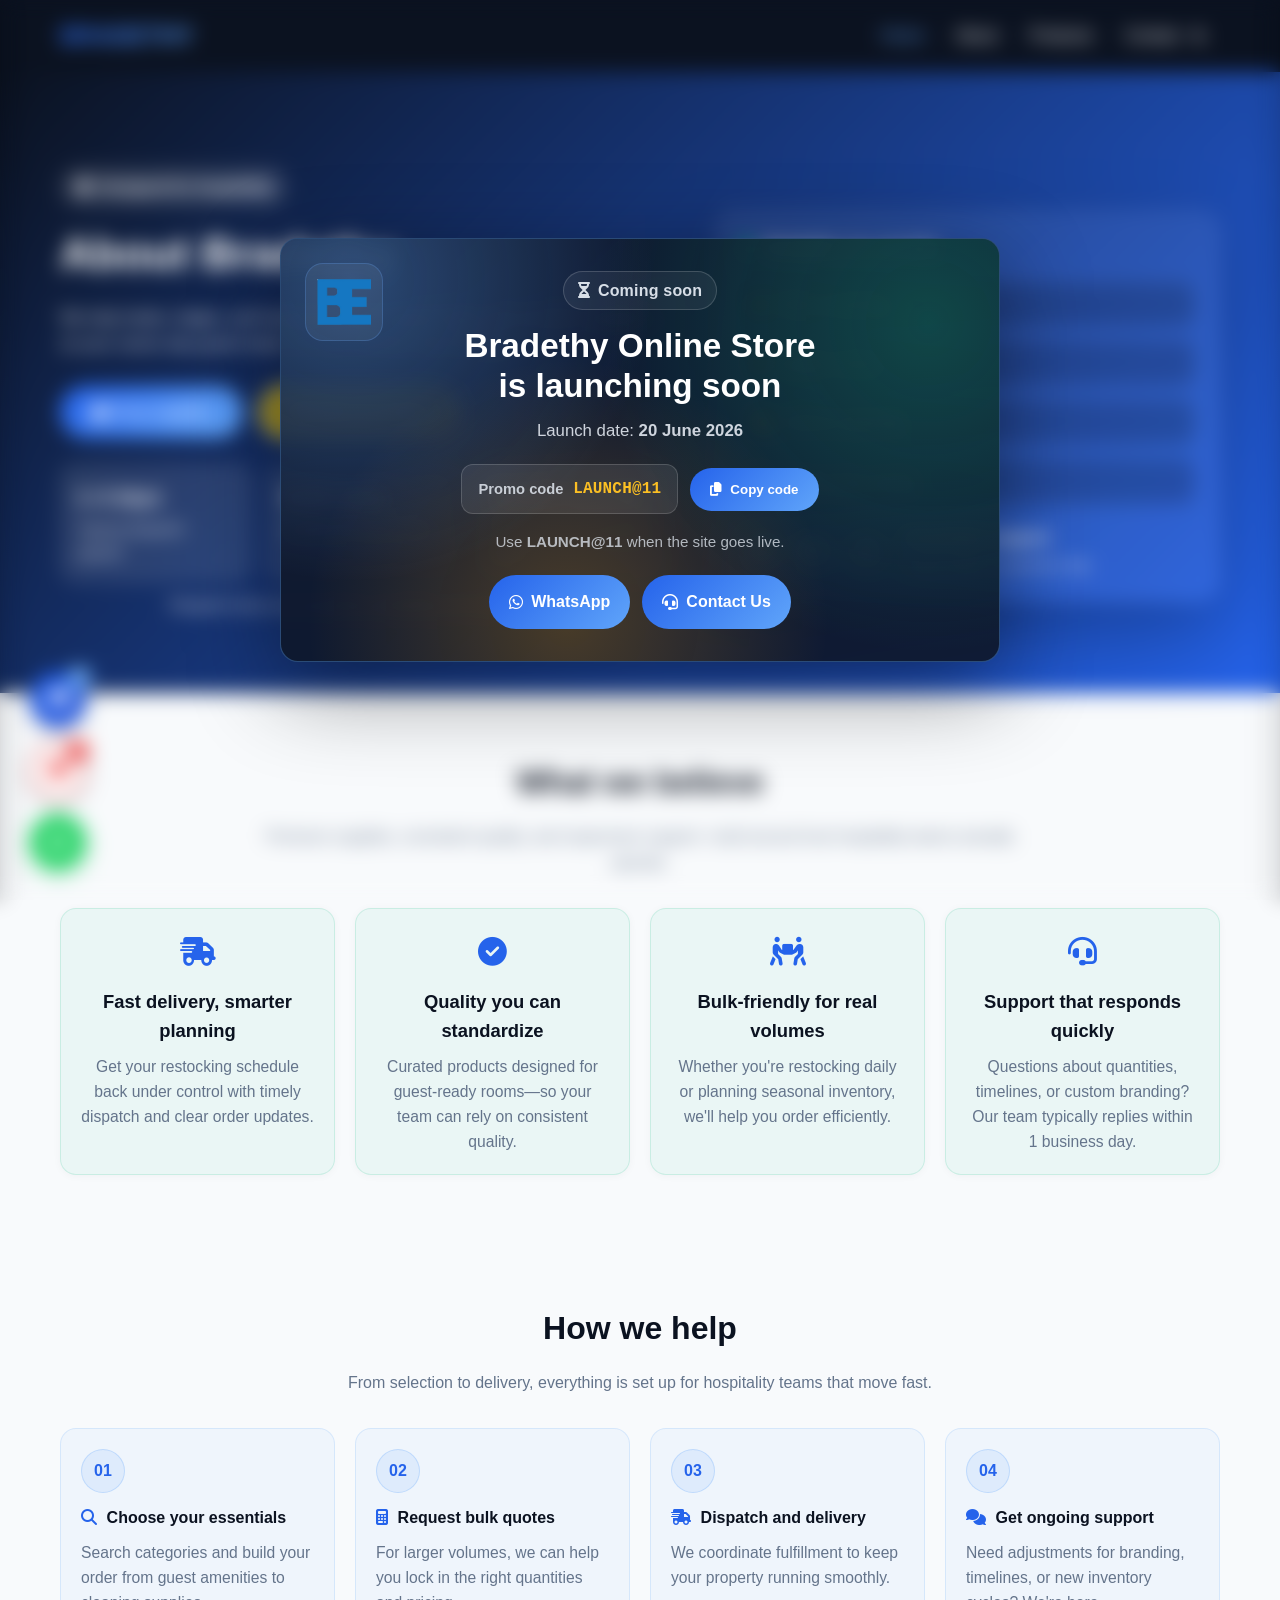
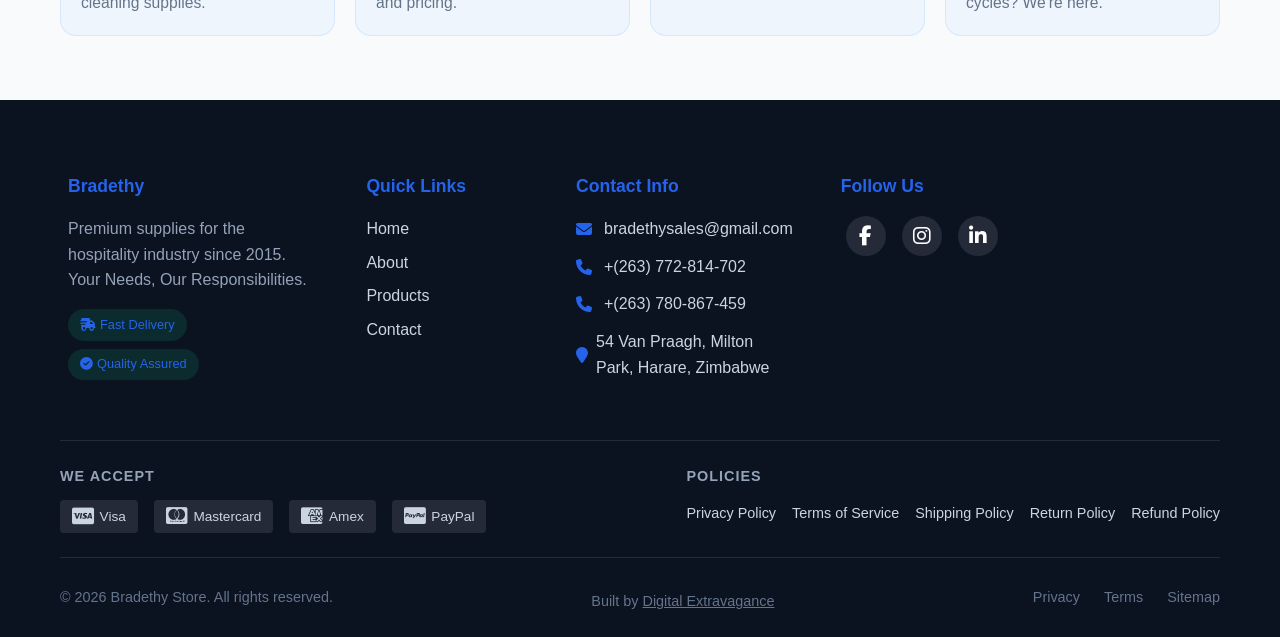
==== about.html @ 4783f37a "Add files via upload" ====
<!DOCTYPE html>
<html lang="en">
<head>
    <meta charset="UTF-8">
    <meta name="viewport" content="width=device-width, initial-scale=1.0">
    <title> Bradethy Store | About Us</title>
    <meta name="description" content="Premium condiments, guest amenities, and cleaning supplies for hotels. Fast delivery and bulk orders welcome.">
    <meta property="og:title" content=" Bradethy Store - Condiments, Amenities & Cleaning Supplies">
    <meta property="og:description" content="Premium  Bradethy delivered fast. Condiments, amenities & cleaning supplies.">
    <meta property="og:image" content="https://bradethy.store/images/og-image.png">
    <meta property="og:url" content="https://bradethy.store">



    <link rel="stylesheet" href="css/base.css">
    <link rel="stylesheet" href="css/styles.css">
    <link rel="stylesheet" href="css/about.css">
    <link rel="stylesheet" href="https://cdnjs.cloudflare.com/ajax/libs/font-awesome/6.4.0/css/all.min.css">

    <meta name="theme-color" content="#2563eb">

    <meta name="apple-mobile-web-app-capable" content="yes">
    <meta name="apple-mobile-web-app-status-bar-style" content="default">
    <meta name="apple-mobile-web-app-title" content=" Bradethy">
    
    <!-- favicons
    ================================================== -->
    <link rel="apple-touch-icon" sizes="180x180" href="icons/apple-touch-icon.png">
    <link rel="apple-touch-icon" sizes="192x192" href="icons/android-chrome-192x192.png">
    <link rel="apple-touch-icon" sizes="512x512" href="icons/android-chrome-512x512.png">
    <link rel="icon" type="image/png" sizes="32x32" href="icons/favicon-32x32.png">
    <link rel="icon" type="image/png" sizes="16x16" href="icons/favicon-16x16.png">
    <link rel="manifest" href="site.webmanifest">


    <!-- Google tag (gtag.js) -->
    <script async src="https://www.googletagmanager.com/gtag/js?id=G-5YPDMQTKGX"></script>
    <script>
        window.dataLayer = window.dataLayer || [];
        function gtag(){dataLayer.push(arguments);}
        gtag('js', new Date());

        gtag('config', 'G-5YPDMQTKGX');
    </script>
</head>

<body>

  <div id="comingSoonOverlay" class="coming-soon-overlay" aria-live="polite" role="dialog" aria-modal="true">
      <div class="coming-soon-card" id="comingSoonCard">
        <div class="coming-soon-eyebrow"><i class="fas fa-hourglass-half" aria-hidden="true"></i> Coming soon</div>
        <div class="coming-soon-logo" aria-hidden="true">
            <img src="images/logo.png" alt="BRADETHY LOGO"/>
        </div>
        <h2 class="coming-soon-title">Bradethy Online Store <br> is launching soon</h2>
        
        <p class="coming-soon-subtitle">Launch date: <strong>20 June 2026</strong></p>


        <div class="coming-soon-actions">
          <div class="coming-soon-pill" role="group" aria-label="Promo code">
            <span class="label">Promo code</span>
            <span class="value" id="comingSoonPromoCodeValue">LAUNCH@11</span>
          </div>
          <button class="coming-soon-btn" type="button" id="copyLaunchCode" aria-controls="comingSoonCard">
            <i class="fas fa-copy" aria-hidden="true"></i> Copy code
          </button>
        </div>
        <p class="coming-soon-note">Use <strong>LAUNCH@11</strong> when the site goes live.</p>

        <div class="coming-soon-actions">
          <a class="coming-soon-btn" href="https://wa.me/263772814702?text=" target="_blank" rel="noopener noreferrer" id="comingSoonWhatsAppBtn" aria-label="Chat on WhatsApp">
            <i class="fab fa-whatsapp" aria-hidden="true"></i> WhatsApp 
          </a>
          <a class="coming-soon-btn" href="contact.html" id="comingSoonContactBtn"><i class="fas fa-headset" aria-hidden="true"></i>Contact Us</a>
        </div>

      </div>
    </div>

  <div id="siteContent" class="coming-soon-bg">
  <!-- Cookie Consent Banner -->
  <div class="cookie-banner" id="cookieBanner">
    <div class="cookie-content">
      <p>
        We use cookies to enhance your shopping experience and analyze site traffic.
        <a href="#">Learn more</a>
      </p>
      <div class="cookie-buttons">
        <button class="btn-cookie btn-accept" id="cookieAccept">Accept</button>
        <button class="btn-cookie btn-decline" id="cookieDecline">Decline</button>
      </div>
    </div>
  </div>

  <header class="header">
    <div class="container">
      <div class="logo">BRADETHY</div>
       
      <nav class="nav" id="mainNav">
        <a href="index.html" class="nav-link active">Home</a>
        <a href="about.html" class="nav-link">About</a>
        <a href="products.html" class="nav-link">Products</a>
        <a href="contact.html" class="nav-link">Contact</a>
      </nav>

      <div class="header-actions">
        <button class="dark-mode-toggle" id="darkModeToggle" aria-label="Toggle dark mode" title="Toggle dark mode">
          <i class="fas fa-moon"></i>
        </button>
        <button class="hamburger" id="hamburgerBtn" aria-label="Toggle navigation menu" aria-expanded="false" aria-controls="mobileNav">
          <span></span>
          <span></span>
          <span></span>
        </button>
      </div>
    </div>
  </header>

  <main>
    <!-- About Hero -->
    <section class="about-hero">
      <div class="container about-hero-inner">
        <div class="about-hero-copy">
          <div class="eyebrow"><i class="fas fa-star" aria-hidden="true"></i> Designed for hospitality</div>
          <h1>About  Bradethy</h1>
          <p>
            We help hotels, lodges, and hospitality teams restock faster with premium supplies—so your rooms stay guest-ready and your kitchens stay stocked.
          </p>

          <div class="about-hero-cta">
            <a class="btn btn-contact" href="products.html"><i class="fas fa-bag-shopping"></i> Shop supplies</a>
            <a class="btn btn-ghost btn-contact-ghost" href="contact.html"><i class="fas fa-headset"></i> Talk to our team</a>
          </div>

          <div class="about-hero-metrics" role="list" aria-label="Company highlights">
            <div class="metric-card" role="listitem">
              <div class="metric-value">1–3 days</div>
              <div class="metric-label">Typical dispatch speed*</div>
            </div>
            <div class="metric-card" role="listitem">
              <div class="metric-value">Bulk-ready</div>
              <div class="metric-label">Quotes for 100+ units</div>
            </div>
            <div class="metric-card" role="listitem">
              <div class="metric-value">Quality assured</div>
              <div class="metric-label">Consistent hotel-grade items</div>
            </div>
          </div>

          <p class="about-disclaimer">*Dispatch times vary by product availability and order volume.</p>
        </div>

        <div class="about-hero-visual" aria-hidden="true">
          <div class="about-hero-visual-card">
            <div class="about-hero-visual-top">
              <i class="fas fa-clipboard-check"></i>
              <span>Reliability you can feel</span>
            </div>

            <div class="about-hero-visual-bullets">
              <div class="visual-bullet"><i class="fas fa-bolt"></i> Fast re-stocking</div>
              <div class="visual-bullet"><i class="fas fa-shield-halved"></i> Quality checks</div>
              <div class="visual-bullet"><i class="fas fa-truck-fast"></i> Delivery planning</div>
              <div class="visual-bullet"><i class="fas fa-tag"></i> Bulk-friendly pricing</div>
            </div>

            <div class="about-hero-visual-footer">
              <div class="avatar-row">
                <div class="avatar">H</div>
                <div class="avatar">E</div>
                <div class="avatar">S</div>
              </div>
              <div>
                <div class="visual-footer-title">Hospitality support</div>
                <div class="visual-footer-sub">Reply within 1 business day</div>
              </div>
            </div>
          </div>
        </div>
      </div>
    </section>

    <!-- Core Values -->
    <section class="section-padding">
      <div class="container">
        <div class="section-head">
          <h2>What we believe</h2>
          <p>Premium supplies, consistent quality, and responsive support—built around how hospitality teams actually operate.</p>
        </div>

        <div class="about-values-grid">
          <div class="value-card">
            <div class="value-icon"><i class="fas fa-truck-fast"></i></div>
            <h3>Fast delivery, smarter planning</h3>
            <p>
              Get your restocking schedule back under control with timely dispatch and clear order updates.
            </p>
          </div>

          <div class="value-card">
            <div class="value-icon"><i class="fas fa-check-circle"></i></div>
            <h3>Quality you can standardize</h3>
            <p>
              Curated products designed for guest-ready rooms—so your team can rely on consistent quality.
            </p>
          </div>

          <div class="value-card">
            <div class="value-icon"><i class="fas fa-people-carry"></i></div>
            <h3>Bulk-friendly for real volumes</h3>
            <p>
              Whether you're restocking daily or planning seasonal inventory, we'll help you order efficiently.
            </p>
          </div>

          <div class="value-card">
            <div class="value-icon"><i class="fas fa-headset"></i></div>
            <h3>Support that responds quickly</h3>
            <p>
              Questions about quantities, timelines, or custom branding? Our team typically replies within 1 business day.
            </p>
          </div>
        </div>
      </div>
    </section>

    <!-- How it Works -->
    <section class="section-padding about-how">
      <div class="container">
        <div class="section-head">
          <h2>How we help</h2>
          <p>From selection to delivery, everything is set up for hospitality teams that move fast.</p>
        </div>

        <div class="how-steps" role="list" aria-label="How we help">
          <div class="how-step" role="listitem">
            <div class="how-step-index">01</div>
            <div class="how-step-title"><i class="fas fa-magnifying-glass"></i> Choose your essentials</div>
            <p>Search categories and build your order from guest amenities to cleaning supplies.</p>
          </div>
          <div class="how-step" role="listitem">
            <div class="how-step-index">02</div>
            <div class="how-step-title"><i class="fas fa-calculator"></i> Request bulk quotes</div>
            <p>For larger volumes, we can help you lock in the right quantities and pricing.</p>
          </div>
          <div class="how-step" role="listitem">
            <div class="how-step-index">03</div>
            <div class="how-step-title"><i class="fas fa-shipping-fast"></i> Dispatch and delivery</div>
            <p>We coordinate fulfillment to keep your property running smoothly.</p>
          </div>
          <div class="how-step" role="listitem">
            <div class="how-step-index">04</div>
            <div class="how-step-title"><i class="fas fa-comments"></i> Get ongoing support</div>
            <p>Need adjustments for branding, timelines, or new inventory cycles? We're here.</p>
          </div>
        </div>
      </div>
    </section>
  </main>

  <!-- Wishlist Modal -->
  <div class="wishlist-modal" id="wishlistModal" role="dialog" aria-modal="true" aria-labelledby="wishlistTitle" aria-hidden="true">
    <div class="wishlist-content">
      <h3 id="wishlistTitle">My Wishlist</h3>
      <div class="wishlist-items" id="wishlistItems"></div>
      <button class="close-wishlist" id="closeWishlist">Close</button>
    </div>
  </div>

  <!-- Cart Modal -->
  <div class="cart-modal" id="cartModal" role="dialog" aria-modal="true" aria-labelledby="cartTitle" aria-hidden="true">
    <div class="cart-content">
      <h3 id="cartTitle">Shopping Cart</h3>
      <div class="cart-items" id="cartItems"></div>
      <div class="cart-total">
        <span>Total:</span>
        <span id="cartTotal">$0.00</span>
      </div>
      <button class="btn" id="checkoutBtn">Checkout</button>
      <button class="close-cart" id="closeCart">Close</button>
    </div>
  </div>

  <!-- Back to Top Button -->
  <button class="back-to-top" id="backToTop" aria-label="Back to top" title="Back to top">
    <i class="fas fa-arrow-up"></i>
  </button>

  <!-- Floating Cart & Wishlist Buttons -->
  <div class="floating-actions">
    <a href="https://wa.me/260760678894" class="floating-whatsapp-btn" id="floatingWhatsapp" aria-label="Chat on WhatsApp" title="Chat on WhatsApp" target="_blank" rel="noopener noreferrer">
      <i class="fab fa-whatsapp"></i>
    </a>
    <button class="floating-wishlist-btn" id="floatingWishlist" aria-label="Open wishlist" title="Wishlist">
      <i class="fas fa-heart"></i>
      <span class="wishlist-count" id="floatingWishlistCount">0</span>
    </button>
    <button class="floating-cart-btn" id="floatingCart" aria-label="Open shopping cart" title="Cart">
      <i class="fas fa-shopping-cart"></i>
      <span class="cart-count" id="floatingCartCount">0</span>
    </button>
  </div>

  <footer class="footer">
    <div class="container">
      <div class="footer-content">
        <div class="footer-section footer-about">
          <h4> Bradethy</h4>
          <p>Premium supplies for the hospitality industry since 2015. Your Needs, Our Responsibilities.</p>
          <div class="footer-badges">
            <span class="badge"><i class="fas fa-shipping-fast"></i> Fast Delivery</span>
            <span class="badge"><i class="fas fa-check-circle"></i> Quality Assured</span>
          </div>
        </div>

        <div class="footer-section">
          <h4>Quick Links</h4>
          <ul class="footer-links">
            <li><a href="index.html">Home</a></li>
            <li><a href="about.html">About</a></li>
            <li><a href="products.html">Products</a></li>
            <li><a href="contact.html">Contact</a></li>
          </ul>
        </div>

        <div class="footer-section">
          <h4>Contact Info</h4>
          <ul class="contact-list">
            <li><a href="mailto:bradethysales@gmail.com"><i class="fas fa-envelope"></i>bradethysales@gmail.com</a></li>
            <li><a href="tel:+263772814702"><i class="fas fa-phone"></i> +(263) 772-814-702</a></li>
            <li><a href="tel:+263780867459"><i class="fas fa-phone"></i> +(263) 780-867-459</a></li>
            <li><a href="#"><i class="fas fa-map-marker"></i>54 Van Praagh, Milton Park, Harare, Zimbabwe</a></li>
          </ul>
        </div>

        <!-- Follow Us -->
        <div class="footer-section">
          <h4>Follow Us</h4>
          <div class="social-links">
            <a href="#" aria-label="Facebook" class="social-link"><i class="fab fa-facebook-f"></i></a>
            <a href="#" aria-label="Instagram" class="social-link"><i class="fab fa-instagram"></i></a>
            <a href="#" aria-label="LinkedIn" class="social-link"><i class="fab fa-linkedin-in"></i></a>
          </div>
        </div>
      </div>

      <div class="footer-middle">
        <div class="payment-methods">
          <h5>We Accept</h5>
          <div class="payment-icons">
            <span><i class="fab fa-cc-visa"></i> Visa</span>
            <span><i class="fab fa-cc-mastercard"></i> Mastercard</span>
            <span><i class="fab fa-cc-amex"></i> Amex</span>
            <span><i class="fab fa-cc-paypal"></i> PayPal</span>
          </div>
        </div>

        <div class="policies">
          <h5>Policies</h5>
          <ul>
            <li><a href="privacy-policy.html">Privacy Policy</a></li>
            <li><a href="terms-of-service.html">Terms of Service</a></li>
            <li><a href="shipping-policy.html">Shipping Policy</a></li>
            <li><a href="return-policy.html">Return Policy</a></li>
            <li><a href="refund-policy.html">Refund Policy</a></li>
          </ul>
        </div>
      </div>

      <div class="footer-bottom">
        <p>&copy; <span id="currentYear"></span>  Bradethy Store. All rights reserved.</p>
        <p style="margin-top:0.5rem; font-size:0.9rem; color: rgba(100,116,139,1);">
          Built by <a href="https://digitalextre.vercel.app" target="_blank" rel="noopener noreferrer" style="color: inherit; text-decoration: underline;">Digital Extravagance</a>
        </p>


        <div class="footer-bottom-links">
          <a href="privacy-policy.html">Privacy</a>
          <a href="terms-of-service.html">Terms</a>
          <a href="#">Sitemap</a>
        </div>
      </div>
    </div>
  </footer>
  </div>



  <script src="js/script.js"></script>
  <script src="js/cart.js"></script>
  <script src="js/products.js"></script>

  <script src="js/ui.js"></script>

  <script>

    // Coming soon overlay (enabled on this page)
    (function(){
      const overlay = document.getElementById('comingSoonOverlay');
      const cardBg = document.getElementById('siteContent');
      const copyBtn = document.getElementById('copyLaunchCode');

      if (overlay && cardBg) {
        overlay.style.display = 'flex';
        cardBg.classList.add('coming-soon-bg-blur');
      }

      if (copyBtn) {
        copyBtn.addEventListener('click', async () => {
          const code = 'LAUNCH@11';
          try {
            await navigator.clipboard.writeText(code);
            copyBtn.textContent = 'Copied!';
            setTimeout(() => (copyBtn.innerHTML = '<i class="fas fa-copy" aria-hidden="true"></i> Copy code'), 1400);
          } catch (e) {
            alert('Copy this promo code: ' + code);
          }
        });
      }
    })();
  </script>
</body>
</html>
---- css/base.css ----
/* Base Reset & CSS Variables */
* {
    margin: 0;
    padding: 0;
    box-sizing: border-box;
}

:root {
    /* Colors */
    --primary: #10b981;
    --primary-dark: #059669;
    --secondary: #f59e0b;
    --dark: #0f172a;
    --light: #f8fafc;
    --gray: #64748b;
    --success: #22c55e;
    
    /* Spacing */
    --spacing-xs: 0.25rem;
    --spacing-sm: 0.5rem;
    --spacing-md: 1rem;
    --spacing-lg: 1.5rem;
    --spacing-xl: 2rem;
    --spacing-2xl: 3rem;
    --spacing-3xl: 4rem;
    
    /* Border Radius */
    --radius-sm: 4px;
    --radius-md: 8px;
    --radius-lg: 12px;
    --radius-xl: 16px;
    --radius-full: 50px;
    
    /* Transitions */
    --transition-fast: 0.2s ease;
    --transition-normal: 0.3s ease;
    --transition-slow: 0.5s ease;
    
    /* Shadows */
    --shadow-sm: 0 1px 3px rgba(0, 0, 0, 0.1);
    --shadow-md: 0 4px 6px rgba(0, 0, 0, 0.1);
    --shadow-lg: 0 10px 20px rgba(0, 0, 0, 0.15);
    --shadow-xl: 0 20px 40px rgba(0, 0, 0, 0.2);
}

body {
    font-family: 'Segoe UI', Tahoma, Geneva, Verdana, sans-serif;
    line-height: 1.6;
    color: var(--dark);
    background: var(--light);
}

.container {
    max-width: 1200px;
    margin: 0 auto;
    padding: 0 20px;
}

a {
    text-decoration: none;
    color: inherit;
}

ul {
    list-style: none;
}

button {
    cursor: pointer;
    border: none;
    background: none;
    font-family: inherit;
}

img {
    max-width: 100%;
    height: auto;
}

/* Accessibility */
.visually-hidden {
    position: absolute;
    width: 1px;
    height: 1px;
    padding: 0;
    margin: -1px;
    overflow: hidden;
    clip: rect(0, 0, 0, 0);
    border: 0;
}

*:focus-visible {
    outline: 3px solid var(--secondary);
    outline-offset: 2px;
}

/* ========== FOOTER STYLES ========== */
.footer {
    background: var(--dark);
    color: white;
    padding: 4rem 0 1.5rem;
}

.footer-content {
    display: grid;
    grid-template-columns: 1.5fr 1fr 1fr 1fr 1fr;
    gap: 2rem;
    margin-bottom: 2.5rem;
}

.footer-section {
    padding: 0.5rem;
}

.footer-section h4 {
    font-size: 1.1rem;
    margin-bottom: 1rem;
    color: var(--primary);
}

.footer-about p {
    color: #94a3b8;
    margin-bottom: 1rem;
    line-height: 1.6;
}

.footer-badges {
    display: flex;
    flex-wrap: wrap;
    gap: 0.5rem;
}

.badge {
    display: inline-flex;
    align-items: center;
    gap: 0.25rem;
    background: rgba(16, 185, 129, 0.15);
    color: var(--primary);
    padding: 0.35rem 0.75rem;
    border-radius: 20px;
    font-size: 0.8rem;
    font-weight: 500;
}

.footer-links li {
    margin-bottom: 0.5rem;
}

.footer-links a {
    color: #cbd5e1;
    transition: color 0.3s, padding-left 0.3s;
    display: inline-block;
}

.footer-links a:hover {
    color: var(--primary);
    padding-left: 0.5rem;
}

.contact-list li {
    margin-bottom: 0.75rem;
}

.contact-list a {
    display: flex;
    align-items: center;
    gap: 0.5rem;
    color: #cbd5e1;
    transition: color 0.3s;
}

.contact-list a:hover {
    color: var(--primary);
}

.contact-list i {
    width: 20px;
    color: var(--primary);
}

/* Footer Middle Bar */
.footer-middle {
    display: flex;
    flex-wrap: wrap;
    justify-content: space-between;
    gap: 2rem;
    padding: 1.5rem 0;
    border-top: 1px solid rgba(255, 255, 255, 0.1);
    border-bottom: 1px solid rgba(255, 255, 255, 0.1);
    margin-bottom: 1.5rem;
}

.payment-methods h5,
.policies h5 {
    font-size: 0.9rem;
    margin-bottom: 0.75rem;
    color: #94a3b8;
    text-transform: uppercase;
    letter-spacing: 1px;
}

.payment-icons {
    display: flex;
    flex-wrap: wrap;
    gap: 1rem;
}

.payment-icons span {
    display: flex;
    align-items: center;
    gap: 0.35rem;
    background: rgba(255, 255, 255, 0.1);
    padding: 0.35rem 0.75rem;
    border-radius: 4px;
    font-size: 0.85rem;
    color: #cbd5e1;
}

.payment-icons i {
    font-size: 1.2rem;
}

.policies ul {
    display: flex;
    flex-wrap: wrap;
    gap: 1rem;
}

.policies a {
    color: #cbd5e1;
    font-size: 0.9rem;
    transition: color 0.3s;
}

.policies a:hover {
    color: var(--primary);
}

/* Footer Bottom */
.footer-bottom {
    display: flex;
    flex-wrap: wrap;
    justify-content: space-between;
    align-items: center;
    gap: 1rem;
    color: #64748b;
    font-size: 0.9rem;
}

.footer-bottom-links {
    display: flex;
    gap: 1.5rem;
}

.footer-bottom-links a {
    color: #64748b;
    transition: color 0.3s;
}

.footer-bottom-links a:hover {
    color: var(--primary);
}

/* Social Links */
.social-links {
    display: flex;
    gap: 0.75rem;
}

.social-link {
    width: 40px;
    height: 40px;
    background: rgba(255, 255, 255, 0.1);
    border-radius: 50%;
    display: flex;
    align-items: center;
    justify-content: center;
    color: white;
    transition: background 0.3s, transform 0.3s;
}

.social-link:hover {
    background: var(--primary);
    transform: translateY(-3px);
}

.social-link i {
    font-size: 1.1rem;
}

/* Responsive Footer */
@media (max-width: 1024px) {
    .footer-content {
        grid-template-columns: 1fr 1fr 1fr;
    }
}

@media (max-width: 768px) {
    .footer-content {
        grid-template-columns: 1fr 1fr;
        text-align: left;
    }
    
    .footer-middle {
        flex-direction: column;
        align-items: flex-start;
        text-align: left;
    }
    
    .contact-list a {
        justify-content: flex-start;
    }
    
    .social-links {
        justify-content: flex-start;
    }
    
    .footer-bottom {
        flex-direction: column;
        text-align: left;
    }
}

@media (max-width: 480px) {
    .footer-content {
        grid-template-columns: 1fr;
    }

    /* Make footer more compact on small screens */
    .footer {
        padding: 2.25rem 0 1rem;
    }

    .footer-content {
        gap: 1rem;
        margin-bottom: 1.25rem;
    }

    .footer-section {
        padding: 0.25rem;
    }

    .footer-section h4 {
        font-size: 1rem;
        margin-bottom: 0.6rem;
    }

    .footer-middle {
        padding: 1rem 0;
        margin-bottom: 1rem;
        gap: 1rem;
    }

    .footer-bottom {
        gap: 0.75rem;
    }
}

/* ========== COOKIE CONSENT BANNER ========== */
.cookie-banner {
    position: fixed;
    bottom: 0;
    left: 0;
    right: 0;
    background: var(--dark);
    color: white;
    padding: 1rem 2rem;
    z-index: 9999;
    box-shadow: 0 -4px 20px rgba(0, 0, 0, 0.2);
    display: none;
}

.cookie-banner.show {
    display: block;
    animation: slideUp 0.4s ease;
}

@keyframes slideUp {
    from { transform: translateY(100%); }
    to { transform: translateY(0); }
}

.cookie-content {
    max-width: 1200px;
    margin: 0 auto;
    display: flex;
    flex-wrap: wrap;
    justify-content: space-between;
    align-items: center;
    gap: 1rem;
}

.cookie-content p {
    flex: 1;
    min-width: 250px;
    font-size: 0.95rem;
    color: #cbd5e1;
}

.cookie-content a {
    color: var(--primary);
    text-decoration: underline;
}

.cookie-content a:hover {
    color: var(--secondary);
}

.cookie-buttons {
    display: flex;
    gap: 0.75rem;
}

.btn-cookie {
    padding: 0.6rem 1.25rem;
    border-radius: 50px;
    font-weight: 600;
    font-size: 0.9rem;
    cursor: pointer;
    transition: all 0.3s ease;
}

.btn-accept {
    background: var(--primary);
    color: white;
    border: none;
}

.btn-accept:hover {
    background: var(--primary-dark);
    transform: translateY(-2px);
}

.btn-decline {
    background: transparent;
    color: #94a3b8;
    border: 1px solid #475569;
}

.btn-decline:hover {
    border-color: #94a3b8;
    color: white;
}
---- css/styles.css ----
* {
    margin: 0;
    padding: 0;
    box-sizing: border-box;
}

:root {
    /* Blue/White theme */
    --primary: #2563eb;        /* Blue 600 */
    --primary-dark: #1d4ed8;   /* Blue 700 */
    --secondary: #60a5fa;      /* Blue 400 */

    --dark: #0b1220;           /* Deep navy */
    --light: #f8fafc;          /* Smoke-white / very light gray */
    --gray: #64748b;           /* Slate gray */

    /* Accent/semantic colors that fit the theme */
    --success: #16a34a;       /* Green for success */
    --warning: #f59e0b;       /* Amber */
    --danger: #ef4444;        /* Red */
    --info: #0ea5e9;          /* Sky */
}


body {
    font-family: 'Segoe UI', Tahoma, Geneva, Verdana, sans-serif;
    line-height: 1.6;
    color: var(--dark);
    background: var(--light);
}

.container {
    max-width: 1200px;
    margin: 0 auto;
    padding: 0 20px;
}

.header {
    background: var(--dark);
    color: white;
    padding: 1rem 0;
    position: sticky;
    top: 0;
    z-index: 100;
}

.header .container {
    display: flex;
    justify-content: space-between;
    align-items: center;
}

/* Move main nav to the right within the header */
.header .container .nav {
    margin-left: auto;
}


.logo {
    font-size: 1.5rem;
    font-weight: bold;
    background: linear-gradient(135deg, var(--primary), var(--secondary));
    background-clip: text;
    -webkit-background-clip: text;
    -webkit-text-fill-color: transparent;
}

.nav {
    display: flex;
    gap: 2rem;
}

.nav-link {
    color: white;
    text-decoration: none;
    transition: color 0.3s;
}

.nav-link:hover, .nav-link.active {
    color: var(--secondary);
}

.cart-icon {
    width: 40px;
    height: 40px;
    background: var(--primary);
    border-radius: 50%;
    display: flex;
    align-items: center;
    justify-content: center;
    cursor: pointer;
    position: relative;
}

.cart-count {
    font-size: 0.9rem;
    font-weight: bold;
}

.hamburger {
    display: none;
    flex-direction: column;
    justify-content: space-around;
    width: 30px;
    height: 25px;
    background: none;
    border: none;
    cursor: pointer;
    padding: 5px;
    z-index: 101;
}

.hamburger span {
    width: 100%;
    height: 3px;
    background: white;
    transition: 0.3s;
    transform-origin: center;
}

.hamburger.active span:nth-child(1) {
    transform: rotate(45deg) translate(8px, 8px);
}

.hamburger.active span:nth-child(2) {
    opacity: 0;
}

.hamburger.active span:nth-child(3) {
    transform: rotate(-45deg) translate(7px, -7px);
}

@media (max-width: 768px) {
    .hamburger {
        display: flex;
    }
}

.hero {
    background: linear-gradient(135deg, var(--dark) 0%, var(--primary) 100%);
    color: white;
    text-align: center;
    padding: 6rem 0;
}

.hero h1 {
    font-size: 3rem;
    margin-bottom: 1rem;
}

.hero p {
    font-size: 1.2rem;
    margin-bottom: 2rem;
    opacity: 0.9;
}

.btn {
    display: inline-block;
    background: linear-gradient(135deg, var(--primary), var(--secondary));
    color: white;
    padding: 0.8rem 2rem;
    border: none;
    border-radius: 50px;
    text-decoration: none;
    cursor: pointer;
    transition: transform 0.3s, box-shadow 0.3s;
}

.btn:hover {
    transform: translateY(-2px);
    box-shadow: 0 10px 20px rgba(16, 185, 129, 0.3);
}

.products {
    padding: 4rem 0;
}

.products h2 {
    text-align: center;
    font-size: 2.5rem;
    margin-bottom: 2rem;
}

.product-grid {
    display: grid;
    grid-template-columns: repeat(auto-fit, minmax(280px, 1fr));
    gap: 2rem;
}

.product-card {
    background: rgb(235, 232, 232);
    border-radius: 16px;
    overflow: hidden;
    box-shadow: 0 4px 6px rgba(0, 0, 0, 0.1);
    transition: transform 0.3s, box-shadow 0.3s;
}

.product-card:hover {
    transform: translateY(-5px);
    box-shadow: 0 10px 30px rgba(0, 0, 0, 0.15);
}

.product-image {
    position: relative;
    width: 100%;
    height: 200px;
    background: linear-gradient(135deg, #ecfdf5, #d1fae5);
    display: flex;
    align-items: center;
    justify-content: center;
    font-size: 4rem;
    overflow: hidden;
}

.product-image img {
    width: 100%;
    height: 100%;
    object-fit: cover;
    transition: transform 0.4s ease;
}

.product-card:hover .product-image img {
    transform: scale(1.1);
}

.product-image::before {
    content: '';
    position: absolute;
    inset: 10%;
    background: linear-gradient(135deg, rgba(16, 185, 129, 0.1), rgba(245, 158, 11, 0.1));
    border-radius: 50%;
    animation: pulse 2s infinite;
}

@keyframes pulse {
    0%, 100% { opacity: 1; transform: scale(1); }
    50% { opacity: 0.5; transform: scale(1.05); }
}

.product-info {
    padding: 1.5rem;
}

.product-info h3 {
    margin-bottom: 0.5rem;
}

.product-info .price {
    color: var(--primary);
    font-size: 1.25rem;
    font-weight: bold;
    margin-bottom: 1rem;
}

.add-to-cart {
    width: 100%;
    padding: 0.75rem;
    background: var(--primary);
    color: rgb(233, 231, 231);
    border: none;
    border-radius: 8px;
    cursor: pointer;
    transition: background 0.3s;
}

.add-to-cart:hover {
    background: var(--primary-dark);
}

.about, .contact {
    padding: 4rem 0;
    background: rgb(190, 190, 190);
}

.about h2, .contact h2 {
    text-align: center;
    font-size: 2.5rem;
    margin-bottom: 1.5rem;
}

.about p {
    text-align: center;
    max-width: 600px;
    margin: 0 auto;
    color: var(--gray);
}

.contact-form {
    max-width: 500px;
    margin: 0 auto;
    display: flex;
    flex-direction: column;
    gap: 1rem;
}

.contact-form input, .contact-form textarea {
    padding: 1rem;
    border: 1px solid #e2e8f0;
    border-radius: 8px;
    font-size: 1rem;
}

.contact-form textarea {
    resize: vertical;
}

.cart-modal {
    position: fixed;
    top: 0;
    right: -400px;
    width: 400px;
    height: 100%;
    background: white;
    box-shadow: -5px 0 20px rgba(0, 0, 0, 0.2);
    padding: 2rem;
    transition: right 0.3s;
    z-index: 1000;
    display: flex;
    flex-direction: column;
}

.cart-modal.active {
    right: 0;
}

.cart-content h3 {
    font-size: 1.5rem;
    margin-bottom: 1rem;
}

.cart-items {
    flex: 1;
    overflow-y: auto;
}

.cart-item {
    display: flex;
    justify-content: space-between;
    align-items: center;
    padding: 1rem 0;
    border-bottom: 1px solid #e2e8f0;
}

.cart-item-info h4 {
    margin-bottom: 0.25rem;
}

.cart-item-info span {
    color: var(--gray);
}

.remove-item {
    background: #ef4444;
    color: white;
    border: none;
    padding: 0.5rem 1rem;
    border-radius: 4px;
    cursor: pointer;
}

.cart-total {
    display: flex;
    justify-content: space-between;
    font-size: 1.25rem;
    font-weight: bold;
    padding: 1rem 0;
    border-top: 2px solid var(--dark);
}

.close-cart {
    background: var(--gray);
    color: white;
    border: none;
    padding: 0.75rem;
    border-radius: 8px;
    cursor: pointer;
    margin-top: 1rem;
}

.loading-spinner {
    display: none;
    justify-content: center;
    align-items: center;
    padding: 2rem;
}

.loading-spinner.active {
    display: flex;
}

.spinner {
    width: 40px;
    height: 40px;
    border: 4px solid var(--light);
    border-top: 4px solid var(--primary);
    border-radius: 50%;
    animation: spin 1s linear infinite;
}

@keyframes spin {
    0% { transform: rotate(0deg); }
    100% { transform: rotate(360deg); }
}

/* Accessibility focus styles */
.btn:focus-visible,
.nav-link:focus-visible,
.add-to-cart:focus-visible,
.cart-icon:focus-visible,
.hamburger:focus-visible,
.remove-item:focus-visible {
    outline: 3px solid var(--secondary);
    outline-offset: 2px;
}

/* ========== HERO (WELCOME PICTURE) ========== */
.hero-inner {
    display: grid;
    grid-template-columns: 1.2fr 1fr;
    align-items: center;
    gap: 3rem;
}

.hero {
    position: relative;
    overflow: hidden;
}

.hero::before,
.hero::after {
    content: '';
    position: absolute;
    width: 520px;
    height: 520px;
    border-radius: 50%;
    filter: blur(50px);
    opacity: 0.35;
    z-index: 0;
}

.hero::before {
    left: -220px;
    top: -260px;
    background: radial-gradient(circle at center, #10b981 0%, rgba(16,185,129,0) 65%);
}

.hero::after {
    right: -240px;
    bottom: -300px;
    background: radial-gradient(circle at center, #f59e0b 0%, rgba(245,158,11,0) 60%);
}

.hero-copy,
.hero-visual {
    position: relative;
    z-index: 1;
}

.hero-copy h1 {
    font-size: clamp(2.1rem, 3.2vw, 3.25rem);
    line-height: 1.1;
    margin-bottom: 1rem;
}

.hero-copy p {
    font-size: 1.15rem;
    opacity: 0.9;
    margin-bottom: 1.75rem;
}

.hero-cta {
    display: flex;
    gap: 1rem;
    align-items: center;
    justify-content: flex-start;
    flex-wrap: wrap;
    margin-bottom: 1.5rem;
}

/* Ensure hero buttons remain centered in the responsive layout */
.hero-copy {
    text-align: left;
}

@media (max-width: 900px) {
    .hero-copy {
        text-align: center;
    }

    .hero-cta {
        justify-content: center;
    }
}


.btn-ghost {
    background: rgba(170, 149, 29, 0.932);
    /* default for hero (dark background) */
    color: white;
    border: 2px solid rgba(255, 255, 255, 0.7);
}

.btn-ghost:hover {
    border-color: rgba(245, 158, 11, 0.9);
    background: rgba(0, 0, 0, 0.15);
}

/* About teaser uses a light background; override btn-ghost styling so it is always visible */
.about-teaser .btn-ghost {
    color: var(--dark);
    border-color: rgba(16, 185, 129, 0.35);
}

.about-teaser .btn-ghost:hover {
    color: var(--dark);
    border-color: rgba(245, 158, 11, 0.95);
    background: rgba(16, 185, 129, 0.08);
}


.hero-trust {
    display: flex;
    flex-wrap: wrap;
    gap: 0.75rem;
    margin-top: 0.5rem;
}

.hero-trust-item {
    display: flex;
    align-items: center;
    gap: 0.5rem;
    padding: 0.5rem 0.8rem;
    border-radius: 999px;
    background: rgba(15, 23, 42, 0.25);
    border: 1px solid rgba(255, 255, 255, 0.18);
    color: rgba(255, 255, 255, 0.95);
    font-weight: 600;
    font-size: 0.95rem;
    backdrop-filter: blur(8px);
}

.hero-trust-item i {
    color: #fbbf24;
}

.hero-visual {
    display: flex;
    flex-direction: column;
    align-items: flex-end;
    gap: 1rem;
}

.hero-visual-frame {
    width: min(520px, 100%);
    aspect-ratio: 5 / 3;
    border-radius: 22px;
    background: linear-gradient(135deg, rgba(255,255,255,0.14), rgba(255,255,255,0.05));
    border: 1px solid rgba(255,255,255,0.18);
    box-shadow: 0 30px 80px rgba(0,0,0,0.25);
    overflow: hidden;
    transform: translateY(8px);
    opacity: 0;
    transition: transform 0.6s ease, opacity 0.6s ease;
}

.hero-visual-frame.loaded {
    transform: translateY(0);
    opacity: 1;
}

.hero-visual-frame img {
    width: 100%;
    height: 100%;
    object-fit: cover;
    display: block;
}

.hero-visual-badge {
    width: fit-content;
    padding: 0.6rem 1rem;
    border-radius: 999px;
    background: rgba(255,255,255,0.12);
    border: 1px solid rgba(255,255,255,0.18);
    color: rgba(255,255,255,0.96);
    font-weight: 700;
    letter-spacing: 0.2px;
    backdrop-filter: blur(10px);
    animation: heroFloat 3.8s ease-in-out infinite;
}

.hero-visual-badge i {
    color: #10b981;
    margin-right: 0.4rem;
}

@keyframes heroFloat {
    0%, 100% { transform: translateY(0); }
    50% { transform: translateY(-6px); }
}

@media (max-width: 900px) {
    .hero-inner {
        grid-template-columns: 1fr;
        text-align: center;
        gap: 1.75rem;
    }

    .hero-visual {
        align-items: center;
    }

    .hero-trust {
        justify-content: center;
    }

    .hero-visual-badge {
        margin: 0 auto;
    }
}

@media (max-width: 768px) {
    .hero {
        padding: 4.5rem 0;
    }

    .hero-inner {
        gap: 1.25rem;
    }

    .hero-copy p {
        font-size: 1.05rem;
    }

    .hero-visual-frame {
        width: 100%;
    }
}


@media (max-width: 768px) {
    .nav {
        position: fixed;
        top: 0;
        left: -100%;
        width: 250px;
        height: 100vh;
        background: var(--dark);
        flex-direction: column;
        justify-content: flex-start;
        align-items: center;
        gap: 3rem;
        padding-top: 5rem;
        transition: left 0.3s;
        z-index: 100;
    }

    .nav.active {
        left: 0;
        display: flex;
    }


    .nav-link {
        font-size: 1.2rem;
        padding: 1rem;
    }

    .hero h1 {
        font-size: 2rem;
    }
    
    .cart-modal {
        width: 100%;
        right: -100%;
    }
}

/* ========== HEADER SUBTITLE ========== */
.header-subtitle {
    color: rgba(255, 255, 255, 0.85);
    font-size: 0.95rem;
    font-weight: 600;
    letter-spacing: 0.2px;
    margin-top: 0.25rem;
    margin-left: 1rem;
}

/* ========== ABOUT SECTION (Enhanced) ========== */
.about-header {
    display: flex;
    flex-direction: column;
    gap: 0.75rem;
    margin-bottom: 1.25rem;
}

.about-header h2 {
    font-size: clamp(1.75rem, 2.2vw, 2.25rem);
    color: var(--dark);
    text-align: center;
}

.about-subtitle {
    color: var(--gray);
    max-width: 820px;
    margin: 0 auto;
    text-align: center;
    font-size: 1.05rem;
}

.about-grid {
    display: grid;
    grid-template-columns: repeat(3, 1fr);
    gap: 1.25rem;
    margin-top: 1.5rem;
}

.about-card {
    background: rgba(16, 185, 129, 0.06);
    border: 1px solid rgba(16, 185, 129, 0.15);
    border-radius: 16px;
    padding: 1.25rem;
    box-shadow: 0 1px 8px rgba(0, 0, 0, 0.04);
    transition: transform 0.3s ease, box-shadow 0.3s ease;
    text-align: center;
}

.about-card:hover {
    transform: translateY(-4px);
    box-shadow: 0 10px 25px rgba(0, 0, 0, 0.08);
}

.about-card i {
    color: var(--primary);
    font-size: 1.8rem;
    margin-bottom: 0.75rem;
}

.about-card h3 {
    font-size: 1.2rem;
    margin-bottom: 0.5rem;
}

.about-card p {
    color: var(--gray);
    font-size: 0.98rem;
}

@media (max-width: 768px) {
    .about-grid {
        grid-template-columns: 1fr;
    }

    .about-header h2 {
        font-size: 1.75rem;
    }

    .about-subtitle {
        font-size: 1rem;
        padding: 0 0.5rem;
    }
}

/* ========== ABOUT TEASER (INDEX) ========== */
.about-teaser {
    background: linear-gradient(135deg, rgba(16,185,129,0.10) 0%, rgba(245,158,11,0.08) 100%);
    border-top: 1px solid rgba(16,185,129,0.12);
    border-bottom: 1px solid rgba(16,185,129,0.12);
}

.about-hero-teaser {
    padding: 3.25rem 0 1.5rem;
}

.about-hero-actions {
    display: flex;
    justify-content: center;
    gap: 1rem;
    flex-wrap: wrap;
    margin-top: 1.5rem;
}

.about-hero-teaser .eyebrow {
    display: inline-flex;
    align-items: center;
    gap: 0.5rem;
    padding: 0.35rem 0.85rem;
    border-radius: 999px;
    background: rgba(16,185,129,0.10);
    border: 1px solid rgba(16,185,129,0.18);
    color: var(--primary);
    font-weight: 700;
    font-size: 0.95rem;
    margin-bottom: 1rem;
}

.about-teaser-grid {
    margin-top: 1.25rem;
}

.about-teaser-strip {
    margin-top: 2rem;
    display: grid;
    grid-template-columns: repeat(3, 1fr);
    gap: 1rem;
}

.strip-item {
    background: rgba(255,255,255,0.7);
    border: 1px solid rgba(15,23,42,0.08);
    border-radius: 14px;
    padding: 1rem 1.1rem;
    display: flex;
    align-items: center;
    gap: 0.75rem;
    color: var(--dark);
    box-shadow: 0 10px 35px rgba(0,0,0,0.04);
    font-weight: 600;
}

.strip-item i {
    color: var(--primary);
}

.about-disclaimer {
    margin-top: 1rem;
    text-align: center;
    color: var(--gray);
    font-size: 0.9rem;
}

@media (max-width: 900px) {
    .about-teaser-strip {
        grid-template-columns: 1fr;
    }
}


/* ========== PROMOTIONAL BANNER ========== */
.promo-banner {

    background: linear-gradient(135deg, var(--secondary) 0%, #f97316 100%);
    color: white;
    padding: 0.75rem 0;
    text-align: center;
    position: relative;
}

.promo-banner .container {
    display: flex;
    justify-content: center;
    align-items: center;
    gap: 1rem;
    flex-wrap: wrap;
}

.promo-banner strong {
    font-weight: 600;
}

.promo-code {
    background: var(--dark);
    padding: 0.25rem 0.5rem;
    border-radius: 4px;
    font-family: monospace;
    font-weight: bold;
}

.promo-close {
    position: absolute;
    right: 1rem;
    top: 50%;
    transform: translateY(-50%);
    background: transparent;
    border: none;
    color: white;
    font-size: 1.5rem;
    cursor: pointer;
    opacity: 0.8;
    transition: opacity 0.3s;
}

.promo-close:hover {
    opacity: 1;
}

/* ========== SEARCH AND FILTER BAR ========== */
.search-filter-bar {
    display: flex;
    flex-wrap: wrap;
    gap: 1rem;
    margin-bottom: 2rem;
    padding: 1rem;
    background: white;
    border-radius: 12px;
    box-shadow: 0 2px 8px rgba(0, 0, 0, 0.05);
}

.search-box {
    flex: 1;
    min-width: 200px;
    display: flex;
    gap: 0.5rem;
}

.search-box input {
    flex: 1;
    padding: 0.75rem 1rem;
    border: 2px solid #e2e8f0;
    border-radius: 8px;
    font-size: 1rem;
    transition: border-color 0.3s;
}

.search-box input:focus {
    border-color: var(--primary);
    outline: none;
}

.search-box button {
    padding: 0.75rem 1rem;
    background: var(--primary);
    border: none;
    border-radius: 8px;
    color: white;
    cursor: pointer;
    transition: background 0.3s;
}

.search-box button:hover {
    background: var(--primary-dark);
}

.filter-group {
    display: flex;
    gap: 0.5rem;
}

.filter-group select {
    padding: 0.75rem 1rem;
    border: 2px solid #e2e8f0;
    border-radius: 8px;
    font-size: 1rem;
    cursor: pointer;
    background: white;
}

.filter-group select:focus {
    border-color: var(--primary);
    outline: none;
}

/* ========== PRODUCT CARD ENHANCEMENTS ========== */
.product-card {
    position: relative;
}

.sale-badge {
    position: absolute;
    top: 10px;
    right: 10px;
    background: #ef4444;
    color: white;
    padding: 0.25rem 0.5rem;
    border-radius: 4px;
    font-size: 0.75rem;
    font-weight: bold;
    z-index: 1;
}

.wishlist-btn {
    position: absolute;
    top: 10px;
    left: 10px;
    width: 36px;
    height: 36px;
    background: white;
    border: none;
    border-radius: 50%;
    cursor: pointer;
    display: flex;
    align-items: center;
    justify-content: center;
    box-shadow: 0 2px 8px rgba(0, 0, 0, 0.1);
    transition: transform 0.3s, background 0.3s;
    z-index: 1;
}

.wishlist-btn:hover {
    transform: scale(1.1);
}

.wishlist-btn.active {
    background: #ef4444;
    color: white;
}

.wishlist-btn i {
    font-size: 1rem;
}

/* ========== CART QUANTITY CONTROLS ========== */
.cart-item {
    display: flex;
    justify-content: space-between;
    align-items: center;
    padding: 1rem 0;
    border-bottom: 1px solid #e2e8f0;
}

.cart-item-info {
    flex: 1;
}

.cart-item-info h4 {
    margin-bottom: 0.25rem;
}

.cart-item-info span {
    color: var(--gray);
}

.cart-item-price {
    font-weight: bold;
    color: var(--primary);
    margin-top: 0.25rem;
}

.quantity-controls {
    display: flex;
    align-items: center;
    gap: 0.5rem;
    margin-top: 0.5rem;
}

.quantity-btn {
    width: 28px;
    height: 28px;
    border: 1px solid #e2e8f0;
    border-radius: 4px;
    background: white;
    cursor: pointer;
    display: flex;
    align-items: center;
    justify-content: center;
    transition: background 0.3s, border-color 0.3s;
}

.quantity-btn:hover {
    background: var(--primary);
    border-color: var(--primary);
    color: white;
}

.quantity-display {
    font-weight: bold;
    min-width: 30px;
    text-align: center;
}

/* ========== WISHLIST MODAL ========== */
.wishlist-modal {
    position: fixed;
    top: 0;
    left: -400px;
    width: 400px;
    height: 100%;
    background: white;
    box-shadow: 5px 0 20px rgba(0, 0, 0, 0.2);
    padding: 2rem;
    transition: left 0.3s;
    z-index: 1000;
    display: flex;
    flex-direction: column;
}

.wishlist-modal.active {
    left: 0;
}

.wishlist-content {
    height: 100%;
    display: flex;
    flex-direction: column;
}

.wishlist-content h3 {
    font-size: 1.5rem;
    margin-bottom: 1rem;
}

.wishlist-items {
    flex: 1;
    overflow-y: auto;
}

.wishlist-item {
    display: flex;
    justify-content: space-between;
    align-items: center;
    padding: 1rem 0;
    border-bottom: 1px solid #e2e8f0;
}

.wishlist-item-info h4 {
    margin-bottom: 0.25rem;
}

.wishlist-item-info span {
    color: var(--gray);
    font-size: 0.9rem;
}

.remove-wishlist {
    background: #ef4444;
    color: white;
    border: none;
    padding: 0.5rem 1rem;
    border-radius: 4px;
    cursor: pointer;
}

.close-wishlist {
    background: var(--gray);
    color: white;
    border: none;
    padding: 0.75rem;
    border-radius: 8px;
    cursor: pointer;
    margin-top: 1rem;
}

.wishlist-toggle {
    position: relative;
    width: 40px;
    height: 40px;
    background: transparent;
    border: none;
    color: white;
    cursor: pointer;
    display: flex;
    align-items: center;
    justify-content: center;
}

.wishlist-count {
    position: absolute;
    top: -5px;
    right: -5px;
    background: #ef4444;
    color: white;
    font-size: 0.7rem;
    font-weight: bold;
    padding: 0.15rem 0.4rem;
    border-radius: 50px;
    min-width: 18px;
    text-align: center;
}

/* ========== DARK MODE TOGGLE ========== */
.dark-mode-toggle {
    width: 40px;
    height: 40px;
    background: transparent;
    border: none;
    color: white;
    cursor: pointer;
    display: flex;
    align-items: center;
    justify-content: center;
    transition: transform 0.3s;
}

.dark-mode-toggle:hover {
    transform: scale(1.1);
}

.dark-mode-toggle .fa-sun {
    display: none;
}

body.dark-mode {
    --dark: #f8fafc;
    --light: #0f172a;
    --gray: #94a3b8;
    background: #0f172a;
    color: #e2e8f0;
}

body.dark-mode .header {
    background: #0b0f1a;
}

body.dark-mode .hero {
    background: linear-gradient(135deg, #0b0f1a 0%, #1e293b 100%);
}

body.dark-mode .about, 
body.dark-mode .contact {
    background: #0b0f1a;
}

body.dark-mode .products {
    background: #0f172a;
}

body.dark-mode .product-card {
    background: #1e293b;
    box-shadow: 0 4px 20px rgba(0, 0, 0, 0.3);
}

body.dark-mode .product-card:hover {
    box-shadow: 0 10px 30px rgba(0, 0, 0, 0.4);
}

body.dark-mode .product-info h3,
body.dark-mode .cart-item-info h4 {
    color: #f1f5f9;
}

body.dark-mode .product-info p,
body.dark-mode .cart-item-info span {
    color: #94a3b8;
}

body.dark-mode .search-filter-bar {
    background: #1e293b;
    box-shadow: 0 4px 15px rgba(0, 0, 0, 0.2);
}

body.dark-mode .search-box input,
body.dark-mode .filter-group select {
    background: #334155;
    border-color: #475569;
    color: #e2e8f0;
}

body.dark-mode .contact-form input,
body.dark-mode .contact-form textarea {
    background: #1e293b;
    border-color: #334155;
    color: #e2e8f0;
}

body.dark-mode .footer {
    background: #0b0f1a;
}

body.dark-mode .newsletter {
    background: linear-gradient(135deg, #0b0f1a 0%, #1e293b 100%);
}

body.dark-mode .newsletter h2 {
    color: #f1f5f9;
}

body.dark-mode .newsletter-form input {
    background: rgba(255, 255, 255, 0.08);
    border-color: rgba(255, 255, 255, 0.15);
    color: white;
}

body.dark-mode .newsletter-form input:focus {
    background: rgba(255, 255, 255, 0.12);
}

body.dark-mode .newsletter-note {
    color: #64748b;
}

body.dark-mode .testimonials {
    background: #0b0f1a;
}

body.dark-mode .testimonials h2 {
    color: #f1f5f9;
}

body.dark-mode .testimonial-card {
    background: #1e293b;
}

body.dark-mode .testimonial-card p {
    color: #cbd5e1;
}

body.dark-mode .testimonial-author strong {
    color: #f1f5f9;
}

body.dark-mode .faq {
    background: #0f172a;
}

body.dark-mode .faq h2 {
    color: #f1f5f9;
}

body.dark-mode .faq-item {
    background: #1e293b;
}

body.dark-mode .faq-question {
    color: #f1f5f9;
}

body.dark-mode .faq-answer p {
    color: #94a3b8;
}

body.dark-mode .empty-wishlist {
    color: #64748b;
}

body.dark-mode .trust-badges {
    background: #0b0f1a;
    border-color: #1e293b;
}

body.dark-mode .trust-badge-text strong {
    color: #f1f5f9;
}

body.dark-mode .cart-modal,
body.dark-mode .wishlist-modal {
    background: #1e293b;
}

body.dark-mode .cart-items,
body.dark-mode .wishlist-items {
    background: #1e293b;
}

body.dark-mode .cart-item,
body.dark-mode .wishlist-item {
    border-color: #334155;
}

body.dark-mode .quick-view-content {
    background: #1e293b;
}

body.dark-mode .quick-view-close {
    color: #94a3b8;
}

body.dark-mode .quick-view-image {
    background: #0f172a;
}

body.dark-mode .quick-view-details h3 {
    color: #f1f5f9;
}

body.dark-mode .quick-view-details .description {
    color: #94a3b8;
}

body.dark-mode .promo-banner {
    background: linear-gradient(135deg, #b45309 0%, #c2410c 100%);
}

body.dark-mode .promo-close {
    color: #e2e8f0;
}

body.dark-mode .promo-close:hover {
    color: white;
}

body.dark-mode .cookie-banner {
    background: #0b0f1a;
    border-top: 1px solid #1e293b;
}

body.dark-mode .btn-decline {
    border-color: #475569;
    color: #94a3b8;
}

body.dark-mode .btn-decline:hover {
    border-color: #64748b;
    color: #e2e8f0;
}

body.dark-mode .cookie-content p {
    color: #94a3b8;
}

/* Recently Viewed Dark Mode */
body.dark-mode .recently-viewed {
    background: #0f172a;
}

body.dark-mode .recently-viewed h2 {
    color: #f1f5f9;
}

body.dark-mode .recently-item {
    background: #1e293b;
}

body.dark-mode .recently-item h4 {
    color: #f1f5f9;
}

/* Trust Badges Dark Mode */
body.dark-mode .trust-badge-text strong {
    color: #f1f5f9;
}

body.dark-mode .trust-badge-text span {
    color: #64748b;
}

/* Stock Status Dark Mode */
body.dark-mode .stock-status.in-stock {
    color: #22c55e;
}

body.dark-mode .stock-status.low-stock {
    color: #f59e0b;
}

body.dark-mode .stock-status.out-of-stock {
    color: #ef4444;
}

/* Stock dot indicator */
.stock-dot {
    width: 6px;
    height: 6px;
    border-radius: 50%;
    display: inline-block;
}

.stock-status.in-stock .stock-dot {
    background: var(--success);
    box-shadow: 0 0 6px var(--success);
}

.stock-status.low-stock .stock-dot {
    background: var(--secondary);
    box-shadow: 0 0 6px var(--secondary);
}

.stock-status.out-of-stock .stock-dot {
    background: #ef4444;
    box-shadow: 0 0 6px #ef4444;
}

/* ========== VIEW DETAILS BUTTON ========== */
.product-actions {
    display: flex;
    gap: 0.5rem;
    margin-top: 0.75rem;
}

.view-details {
    flex: 1;
    padding: 0.75rem;
    background: transparent;
    color: var(--primary);
    border: 2px solid var(--primary);
    border-radius: 8px;
    cursor: pointer;
    font-size: 0.9rem;
    font-weight: 600;
    transition: all 0.3s;
    display: flex;
    align-items: center;
    justify-content: center;
    gap: 0.5rem;
}

.view-details:hover {
    background: var(--primary);
    color: white;
}

.view-details i {
    font-size: 0.85rem;
}

/* ========== PRODUCT DETAILS MODAL ========== */
.product-details-modal {
    position: fixed;
    top: 0;
    left: 0;
    width: 100%;
    height: 100%;
    background: rgba(0, 0, 0, 0.6);
    z-index: 2000;
    display: none;
    justify-content: center;
    align-items: center;
    padding: 1rem;
    overflow-y: auto;
}

.product-details-modal.active {
    display: flex;
}

.details-modal-content {
    background: white;
    border-radius: 16px;
    max-width: 700px;
    width: 100%;
    max-height: 90vh;
    overflow-y: auto;
    position: relative;
    display: flex;
    flex-direction: column;
    box-shadow: 0 20px 60px rgba(0, 0, 0, 0.3);
}

.details-close {
    position: absolute;
    top: 1rem;
    right: 1rem;
    width: 36px;
    height: 36px;
    background: #f1f5f9;
    border: none;
    border-radius: 50%;
    cursor: pointer;
    display: flex;
    align-items: center;
    justify-content: center;
    color: #64748b;
    font-size: 1.2rem;
    transition: all 0.3s;
    z-index: 1;
}

.details-close:hover {
    background: #ef4444;
    color: white;
}

.details-image {
    background: linear-gradient(135deg, #ecfdf5, #d1fae5);
    padding: 3rem;
    display: flex;
    align-items: center;
    justify-content: center;
    font-size: 6rem;
    min-height: 250px;
}

.details-image img {
    width: 100%;
    max-width: 200px;
    height: auto;
    border-radius: 8px;
    object-fit: cover;
}

.details-info {
    padding: 2rem;
}

.details-category {
    display: inline-block;
    background: rgba(16, 185, 129, 0.15);
    color: var(--primary);
    padding: 0.25rem 0.75rem;
    border-radius: 20px;
    font-size: 0.75rem;
    font-weight: 600;
    text-transform: uppercase;
    letter-spacing: 1px;
    margin-bottom: 0.5rem;
}

.details-info h2 {
    font-size: 1.75rem;
    margin-bottom: 0.75rem;
    color: var(--dark);
}

.details-price {
    font-size: 1.5rem;
    font-weight: bold;
    color: var(--primary);
    margin-bottom: 1rem;
}

.details-price .original-price {
    text-decoration: line-through;
    color: var(--gray);
    font-size: 1rem;
    margin-right: 0.5rem;
}

.details-description {
    color: var(--gray);
    line-height: 1.6;
    margin-bottom: 1.5rem;
    padding-bottom: 1.5rem;
    border-bottom: 1px solid #e2e8f0;
}

.details-specs {
    margin-bottom: 1.25rem;
}

.details-specs h4 {
    font-size: 1rem;
    color: var(--dark);
    margin-bottom: 0.75rem;
    display: flex;
    align-items: center;
    gap: 0.5rem;
}

.details-specs h4 i {
    color: var(--primary);
}

.details-specs ul {
    list-style: none;
}

.details-specs li {
    padding: 0.5rem 0;
    border-bottom: 1px solid #f1f5f9;
    color: #475569;
}

.details-specs li:last-child {
    border-bottom: none;
}

.details-specs strong {
    color: #1e293b;
    margin-right: 0.5rem;
}

.features-list {
    display: grid;
    grid-template-columns: 1fr 1fr;
    gap: 0.5rem;
}

.features-list li {
    display: flex;
    align-items: center;
    gap: 0.5rem;
    border: none;
    padding: 0.25rem 0;
}

.features-list i {
    color: var(--primary);
    font-size: 0.75rem
}

.ingredients {
    background: #f8fafc;
    padding: 0.75rem;
    border-radius: 8px;
    font-size: 0.9rem;
    color: #475569;
    line-height: 1.5;
}

.details-warnings {
    background: #fef2f2;
    border: 1px solid #fecaca;
    border-radius: 8px;
    padding: 1rem;
    margin-bottom: 1.5rem;
}

.details-warnings h4 {
    color: #dc2626;
    margin-bottom: 0.5rem;
}

.details-warnings h4 i {
    color: #dc2626;
}

.details-warnings p {
    color: #991b1b;
    font-size: 0.9rem;
    line-height: 1.5;
}

.details-actions {
    display: flex;
    gap: 1rem;
}

.details-add-cart {
    flex: 1;
    padding: 1rem;
    background: var(--primary);
    color: white;
    border: none;
    border-radius: 8px;
    cursor: pointer;
    font-size: 1rem;
    font-weight: 600;
    transition: background 0.3s;
    display: flex;
    align-items: center;
    justify-content: center;
    gap: 0.5rem;
}

.details-add-cart:hover {
    background: var(--primary-dark);
}

/* Product Details Modal Dark Mode */
body.dark-mode .product-details-modal.active {
    background: rgba(0, 0, 0, 0.8);
}

body.dark-mode .details-modal-content {
    background: #1e293b;
}

body.dark-mode .details-close {
    background: #334155;
    color: #94a3b8;
}

body.dark-mode .details-close:hover {
    background: #ef4444;
    color: white;
}

body.dark-mode .details-image {
    background: linear-gradient(135deg, #064e3b, #065f46);
}

body.dark-mode .details-category {
    background: rgba(16, 185, 129, 0.25);
    color: #34d399;
}

body.dark-mode .details-info h2 {
    color: #f1f5f9;
}

body.dark-mode .details-description {
    color: #94a3b8;
    border-bottom-color: #334155;
}

body.dark-mode .details-specs h4 {
    color: #f1f5f9;
}

body.dark-mode .details-specs li {
    border-bottom-color: #334155;
    color: #cbd5e1;
}

body.dark-mode .details-specs strong {
    color: #f1f5f9;
}

body.dark-mode .ingredients {
    background: #0f172a;
    color: #94a3b8;
}

body.dark-mode .details-warnings {
    background: #450a0a;
    border-color: #7f1d1d;
}

body.dark-mode .details-warnings h4 {
    color: #fca5a5;
}

body.dark-mode .details-warnings p {
    color: #fecaca;
}

/* ========== TESTIMONIALS ========== */
.testimonials {
    padding: 4rem 0;
    background: white;
}

.testimonials h2 {
    text-align: center;
    font-size: 2.5rem;
    margin-bottom: 2rem;
}

.testimonials-grid {
    display: grid;
    grid-template-columns: repeat(auto-fit, minmax(280px, 1fr));
    gap: 2rem;
}

.testimonial-card {
    background: var(--light);
    padding: 2rem;
    border-radius: 16px;
    text-align: center;
    transition: transform 0.3s, box-shadow 0.3s;
}

.testimonial-card:hover {
    transform: translateY(-5px);
    box-shadow: 0 10px 30px rgba(0, 0, 0, 0.1);
}

.testimonial-stars {
    color: var(--secondary);
    font-size: 1.25rem;
    margin-bottom: 1rem;
}

.testimonial-card p {
    font-style: italic;
    color: var(--gray);
    margin-bottom: 1rem;
    line-height: 1.6;
}

.testimonial-author {
    display: flex;
    flex-direction: column;
    gap: 0.25rem;
}

.testimonial-author strong {
    color: var(--dark);
}

.testimonial-author span {
    color: var(--primary);
    font-size: 0.9rem;
}

/* ========== FAQ ACCORDION ========== */
.faq {
    padding: 4rem 0;
    background: var(--light);
}

.faq h2 {
    text-align: center;
    font-size: 2.5rem;
    margin-bottom: 2rem;
}

.faq-list {
    max-width: 800px;
    margin: 0 auto;
}

.faq-item {
    background: white;
    border-radius: 12px;
    margin-bottom: 1rem;
    overflow: hidden;
    box-shadow: 0 2px 8px rgba(0, 0, 0, 0.05);
}

.faq-question {
    width: 100%;
    display: flex;
    justify-content: space-between;
    align-items: center;
    padding: 1.25rem 1.5rem;
    background: none;
    border: none;
    font-size: 1rem;
    font-weight: 600;
    color: var(--dark);
    cursor: pointer;
    text-align: left;
    transition: background 0.3s;
}

.faq-question:hover {
    background: #f1f5f9;
}

.faq-question i {
    transition: transform 0.3s;
}

.faq-item.active .faq-question i {
    transform: rotate(180deg);
}

.faq-answer {
    max-height: 0;
    overflow: hidden;
    transition: max-height 0.3s ease;
}

.faq-item.active .faq-answer {
    max-height: 200px;
}

.faq-answer p {
    padding: 0 1.5rem 1.5rem;
    color: var(--gray);
    line-height: 1.6;
}

/* ========== TRUST BADGES ========== */
.trust-badges {
    display: flex;
    flex-wrap: wrap;
    justify-content: center;
    gap: 2rem;
    padding: 2rem 0;
    background: var(--light);
    border-bottom: 1px solid #e2e8f0;
}

.trust-badge {
    display: flex;
    align-items: center;
    gap: 0.75rem;
    color: var(--gray);
}

.trust-badge i {
    font-size: 1.75rem;
    color: var(--primary);
}

.trust-badge-text strong {
    display: block;
    color: var(--dark);
    font-size: 1rem;
    margin-bottom: 0.15rem;
}

.trust-badge-text span {
    font-size: 0.8rem;
}

/* ========== RECENTLY VIEWED SECTION ========== */
.recently-viewed {
    padding: 4rem 0;
    background: white;
}

.recently-viewed h2 {
    text-align: center;
    font-size: 2rem;
    margin-bottom: 2rem;
}

.recently-viewed-grid {
    display: grid;
    grid-template-columns: repeat(auto-fit, minmax(200px, 1fr));
    gap: 1.5rem;
}

.recently-item {
    background: var(--light);
    border-radius: 12px;
    padding: 1rem;
    text-align: center;
    transition: transform 0.3s, box-shadow 0.3s;
}

.recently-item:hover {
    transform: translateY(-5px);
    box-shadow: var(--shadow-md);
}

.recently-item-image {
    font-size: 2.5rem;
    margin-bottom: 0.75rem;
    color: var(--primary);
}

.recently-item h4 {
    font-size: 0.95rem;
    margin-bottom: 0.35rem;
    color: var(--dark);
}

.recently-item .price {
    color: var(--primary);
    font-weight: bold;
}

/* ========== STOCK STATUS INDICATOR ========== */
.stock-status {
    display: inline-flex;
    align-items: center;
    gap: 0.4rem;
    font-size: 0.85rem;
    font-weight: 500;
    margin-bottom: 0.75rem;
}

.stock-status.in-stock {
    color: var(--success);
}

.stock-status.low-stock {
    color: var(--secondary);
}

.stock-status.out-of-stock {
    color: #ef4444;
}

.stock-status i {
    font-size: 0.6rem;
}

.stock-dot {
    width: 8px;
    height: 8px;
    border-radius: 50%;
    background: currentColor;
}

/* ========== PRODUCT QUICK VIEW ========== */
.quick-view-modal {
    position: fixed;
    top: 0;
    left: 0;
    width: 100%;
    height: 100%;
    background: rgba(0, 0, 0, 0.8);
    z-index: 2000;
    display: flex;
    align-items: center;
    justify-content: center;
    opacity: 0;
    visibility: hidden;
    transition: all 0.3s ease;
}

.quick-view-modal.active {
    opacity: 1;
    visibility: visible;
}

.quick-view-content {
    background: white;
    border-radius: 16px;
    max-width: 900px;
    width: 95%;
    max-height: 90vh;
    overflow-y: auto;
    display: grid;
    grid-template-columns: 1fr 1fr;
    gap: 2rem;
    padding: 2rem;
    position: relative;
}

.quick-view-close {
    position: absolute;
    top: 1rem;
    right: 1rem;
    background: none;
    border: none;
    font-size: 1.5rem;
    cursor: pointer;
    color: var(--gray);
    transition: color 0.3s;
    z-index: 10;
}

.quick-view-close:hover {
    color: var(--dark);
}

.quick-view-image {
    font-size: 6rem;
    display: flex;
    align-items: center;
    justify-content: center;
    background: var(--light);
    border-radius: 12px;
    min-height: 250px;
}

.quick-view-details h3 {
    font-size: 1.5rem;
    margin-bottom: 0.5rem;
}

.quick-view-details .price {
    font-size: 1.5rem;
    color: var(--primary);
    font-weight: bold;
    margin-bottom: 1rem;
}

.quick-view-details .description {
    color: var(--gray);
    margin-bottom: 1.5rem;
    line-height: 1.6;
}

/* ========== SOCIAL MEDIA LINKS ========== */
.social-links {
    display: flex;
    gap: 1rem;
    justify-content: center;
}

.social-link {
    width: 40px;
    height: 40px;
    background: rgba(255, 255, 255, 0.1);
    border-radius: 50%;
    display: flex;
    align-items: center;
    justify-content: center;
    color: white;
    text-decoration: none;
    transition: background 0.3s, transform 0.3s;
}

.social-link:hover {
    background: var(--primary);
    transform: translateY(-3px);
}

.social-link i {
    font-size: 1.25rem;
}

/* ========== BACK TO TOP BUTTON ========== */
.back-to-top {
    position: fixed;
    bottom: 30px;
    right: 30px;
    width: 50px;
    height: 50px;
    background: linear-gradient(135deg, var(--primary), var(--secondary));
    border: none;
    border-radius: 50%;
    color: white;
    font-size: 1.25rem;
    cursor: pointer;
    opacity: 0;
    visibility: hidden;
    transition: opacity 0.3s, visibility 0.3s, transform 0.3s;
    box-shadow: 0 4px 15px rgba(16, 185, 129, 0.4);
    z-index: 999;
}

.back-to-top.visible {
    opacity: 1;
    visibility: visible;
}

.back-to-top:hover {
    transform: translateY(-3px);
}

/* ========== COUNTDOWN TIMER BANNER ========== */
.countdown-banner {
    background: linear-gradient(135deg, var(--primary) 0%, #0ea5e9 100%);

    color: white;
    padding: 1rem 0;
    text-align: center;
}

.countdown-container {
    display: flex;
    justify-content: center;
    align-items: center;
    gap: 1.5rem;
    flex-wrap: wrap;
}

.countdown-label {
    font-weight: 600;
    display: flex;
    align-items: center;
    gap: 0.5rem;
}

.countdown-label i {
    color: #fbbf24;
    animation: pulse-fire 1s infinite;
}

@keyframes pulse-fire {
    0%, 100% { transform: scale(1); opacity: 1; }
    50% { transform: scale(1.2); opacity: 0.8; }
}

.countdown-timer {
    display: flex;
    gap: 0.75rem;
}

.countdown-unit {
    background: rgba(0, 0, 0, 0.3);
    padding: 0.5rem 0.75rem;
    border-radius: 8px;
    min-width: 60px;
}

.countdown-value {
    font-size: 1.5rem;
    font-weight: bold;
    display: block;
    line-height: 1;
}

.countdown-text {
    font-size: 0.7rem;
    text-transform: uppercase;
    opacity: 0.8;
}

.countdown-code {
    background: rgba(255, 255, 255, 0.15);
    padding: 0.5rem 1rem;
    border-radius: 8px;
    border: 1px dashed rgba(255, 255, 255, 0.5);
}

.countdown-code strong {
    color: #fbbf24;
    font-family: monospace;
    font-size: 1.1rem;
}

/* ========== FLOATING CART & WISHLIST BUTTONS ========== */
.floating-actions {
    position: fixed;
    bottom: 30px;
    left: 30px;
    display: flex;
    flex-direction: column-reverse;
    gap: 15px;
    z-index: 998;
}

.floating-cart-btn,
.floating-wishlist-btn {
    width: 56px;
    height: 56px;
    border-radius: 50%;
    border: none;
    cursor: pointer;
    display: flex;
    align-items: center;
    justify-content: center;
    font-size: 1.25rem;
    position: relative;
    transition: transform 0.3s, box-shadow 0.3s;
    box-shadow: 0 4px 15px rgba(0, 0, 0, 0.2);
}

.floating-cart-btn {
    background: linear-gradient(135deg, var(--primary), var(--primary-dark));
    color: white;
}

.floating-wishlist-btn {
    background: white;
    color: #ef4444;
    border: 2px solid #ef4444;
}

.floating-cart-btn:hover,
.floating-wishlist-btn:hover {
    transform: scale(1.1);
    box-shadow: 0 6px 20px rgba(0, 0, 0, 0.25);
}

.floating-cart-btn .cart-count,
.floating-wishlist-btn .wishlist-count {
    position: absolute;
    top: -5px;
    right: -5px;
    background: var(--secondary);
    color: white;
    font-size: 0.75rem;
    font-weight: bold;
    padding: 0.25rem 0.5rem;
    border-radius: 50px;
    min-width: 22px;
    text-align: center;
    box-shadow: 0 2px 5px rgba(0, 0, 0, 0.2);
}

.floating-wishlist-btn .wishlist-count {
    background: #ef4444;
}

/* ========== FLOATING WHATSAPP BUTTON ========== */
.floating-whatsapp-btn {
    width: 56px;
    height: 56px;
    border-radius: 50%;
    background: #25d366;
    color: white;
    border: none;
    cursor: pointer;
    display: flex;
    align-items: center;
    justify-content: center;
    font-size: 1.5rem;
    position: relative;
    transition: transform 0.3s, box-shadow 0.3s;
    box-shadow: 0 4px 15px rgba(37, 211, 102, 0.4);
    text-decoration: none;
}

.floating-whatsapp-btn:hover {
    transform: scale(1.1);
    box-shadow: 0 6px 20px rgba(37, 211, 102, 0.5);
    background: #20bd5a;
}

/* Hide original header buttons when floating buttons are active */
.header-actions .cart-icon,
.header-actions .wishlist-toggle {
    display: none;
}

/* Mobile adjustments for floating buttons */
@media (max-width: 768px) {
    .floating-actions {
        bottom: 20px;
        left: 20px;
    }

    .floating-cart-btn,
    .floating-wishlist-btn {
        width: 50px;
        height: 50px;
        font-size: 1.1rem;
    }
}

/* Dark mode styles for floating buttons */
body.dark-mode .floating-wishlist-btn {
    background: #1e293b;
    border-color: #ef4444;
    color: #ef4444;
}

/* ========== ADDITIONAL STYLES ========== */
.original-price {
    text-decoration: line-through;
    color: var(--gray);
    font-size: 0.9rem;
    margin-right: 0.5rem;
}

.btn-add-to-cart {
    background: var(--primary);
    color: white;
    border: none;
    padding: 0.5rem 1rem;
    border-radius: 4px;
    cursor: pointer;
    margin-right: 0.5rem;
    transition: background 0.3s;
}

.btn-add-to-cart:hover {
    background: var(--primary-dark);
}

.empty-wishlist {
    text-align: center;
    color: var(--gray);
    padding: 2rem;
}

.header-actions {
    display: flex;
    align-items: center;
    gap: 0.5rem;
}

.hero {
    background: linear-gradient(135deg, var(--dark) 0%, var(--primary) 100%);
    color: white;
    text-align: center;
    padding: 6rem 0;
}

.hero h1 {
    font-size: 3rem;
    margin-bottom: 1rem;
}

.hero p {
    font-size: 1.2rem;
    margin-bottom: 2rem;
    opacity: 0.9;
}

.hero .btn {
    display: inline-block;
    background: linear-gradient(135deg, var(--primary), var(--secondary));
    color: white;
    padding: 0.8rem 2rem;
    border: none;
    border-radius: 50px;
    text-decoration: none;
    cursor: pointer;
    transition: transform 0.3s, box-shadow 0.3s;
}

.hero .btn:hover {
    transform: translateY(-2px);
    box-shadow: 0 10px 20px rgba(16, 185, 129, 0.3);
}

.about, .contact {
    padding: 4rem 0;
    background: white;
}

.about h2, .contact h2 {
    text-align: center;
    font-size: 2.5rem;
    margin-bottom: 1.5rem;
}

.about p {
    text-align: center;
    max-width: 600px;
    margin: 0 auto;
    color: var(--gray);
}

.contact-form {
    max-width: 500px;
    margin: 0 auto;
    display: flex;
    flex-direction: column;
    gap: 1rem;
}

.contact-form input, .contact-form textarea {
    padding: 1rem;
    border: 1px solid #e2e8f0;
    border-radius: 8px;
    font-size: 1rem;
}

.contact-form textarea {
    resize: vertical;
}

@media (max-width: 768px) {
    /* Keep mobile nav toggle functional (handled by the earlier .nav / .nav.active rules) */
    .hero h1 {
        font-size: 2rem;
    }
    
    .cart-modal {
        width: 100%;
        right: -100%;
    }
}


/* ========== SCROLL ANIMATIONS ========== */
.animate-on-scroll {
    opacity: 0;
    transform: translateY(30px);
    transition: opacity 0.6s ease, transform 0.6s ease;
}

.animate-on-scroll.visible {
    opacity: 1;
    transform: translateY(0);
}

.animate-delay-1 { transition-delay: 0.1s; }
.animate-delay-2 { transition-delay: 0.2s; }
.animate-delay-3 { transition-delay: 0.3s; }
.animate-delay-4 { transition-delay: 0.4s; }

/* Product cards animation */
.product-card {
    opacity: 0;
    transform: translateY(20px);
    animation: fadeInUp 0.5s ease forwards;
}

@keyframes fadeInUp {
    to {
        opacity: 1;
        transform: translateY(0);
    }
}

/* Staggered animation for grid items */
.product-card:nth-child(1) { animation-delay: 0.1s; }
.product-card:nth-child(2) { animation-delay: 0.15s; }
.product-card:nth-child(3) { animation-delay: 0.2s; }
.product-card:nth-child(4) { animation-delay: 0.25s; }
.product-card:nth-child(5) { animation-delay: 0.3s; }
.product-card:nth-child(6) { animation-delay: 0.35s; }

/* Micro-interaction: Button press effect */
.btn, .add-to-cart, .floating-cart-btn, .floating-wishlist-btn {
    transition: transform 0.1s ease, box-shadow 0.1s ease;
}

.btn:active, .add-to-cart:active, .floating-cart-btn:active, .floating-wishlist-btn:active {
    transform: scale(0.95);
}

/* Heart pulse on wishlist add */
.wishlist-btn.just-clicked {
    animation: heartPulse 0.4s ease;
}

@keyframes heartPulse {
    0% { transform: scale(1); }
    50% { transform: scale(1.3); }
    100% { transform: scale(1); }
}

/* Toast notification slide in */
.toast-notification {
    position: fixed;
    bottom: 100px;
    left: 50%;
    transform: translateX(-50%) translateY(100px);
    background: linear-gradient(135deg, var(--primary), var(--primary-dark));
    color: white;
    padding: 1rem 2rem;
    border-radius: 50px;
    box-shadow: 0 5px 20px rgba(0, 0, 0, 0.3);
    z-index: 2001;
    transition: transform 0.3s ease;
    opacity: 0;
}

.toast-notification.show {
    transform: translateX(-50%) translateY(0);
    opacity: 1;
}

/* ========== POLICY SECTIONS ========== */
.coming-soon-bg-blur {
    /* Blur ONLY the underlying site content, not the overlay itself */
    filter: none;
    transform: none;
}

.coming-soon-overlay {
    position: fixed;
    inset: 0;
    z-index: 5000;
    display: flex;
    align-items: center;
    justify-content: center;

    /* Keep the overlay from dimming; rely on the content blur only */
    background: rgba(2, 6, 23, 0);
    backdrop-filter: blur(10px);
    padding: 1.5rem;
}

.coming-soon-card {
    width: min(720px, 100%);
    background: rgba(15, 23, 42, 0.92);
    border: 1px solid rgba(96, 165, 250, 0.35);
    border-radius: 18px;
    color: white;
    box-shadow: 0 25px 90px rgba(0, 0, 0, 0.45);
    padding: 2rem;
    position: relative;
    overflow: hidden;
    text-align: center;
}

.coming-soon-actions {
    justify-content: center;
}

.coming-soon-card::before {
    content: '';
    position: absolute;
    inset: -2px;
    background: radial-gradient(circle at 10% 10%, rgba(96, 165, 250, 0.35), transparent 40%),
                radial-gradient(circle at 90% 20%, rgba(16, 185, 129, 0.28), transparent 45%),
                radial-gradient(circle at 40% 90%, rgba(245, 158, 11, 0.25), transparent 45%);
    pointer-events: none;
}

.coming-soon-card {
    text-align: center;
}

.coming-soon-card > * {
    position: relative;
    align-items: center;
    text-align: center;
}

.coming-soon-logo {

    width: 78px;
    height: 78px;
    border-radius: 18px;
    background: rgba(255,255,255,0.06);
    border: 1px solid rgba(96,165,250,0.25);
    display: flex;
    align-items: center;
    justify-content: center;
    overflow: hidden;
    position: absolute;
    top: 1.5rem;
    left: 1.5rem;
    margin: 0;
}


.coming-soon-logo img {
    width: 54px;
    height: 54px;
    object-fit: contain;
    display: block;
}

.coming-soon-eyebrow {
    display: inline-flex;
    align-items: center;
    gap: 0.5rem;
    padding: 0.35rem 0.85rem;
    border-radius: 999px;
    border: 1px solid rgba(255, 255, 255, 0.16);
    background: rgba(255, 255, 255, 0.06);
    font-weight: 700;
    letter-spacing: 0.2px;
    color: rgba(226, 232, 240, 0.95);
}

.coming-soon-title {
    margin-top: 1rem;
    font-size: clamp(1.6rem, 2.6vw, 2.2rem);
    line-height: 1.2;
}

.coming-soon-subtitle {
    margin-top: 0.75rem;
    color: rgba(226, 232, 240, 0.9);
    font-size: 1.05rem;
}

.coming-soon-actions {
    margin-top: 1.25rem;
    display: flex;
    gap: 0.75rem;
    flex-wrap: wrap;
    align-items: center;
}

.coming-soon-pill {
    display: inline-flex;
    align-items: center;
    gap: 0.6rem;
    background: rgba(255, 255, 255, 0.08);
    border: 1px solid rgba(255, 255, 255, 0.16);
    padding: 0.7rem 1rem;
    border-radius: 12px;
}

.coming-soon-pill .label {
    color: rgba(226, 232, 240, 0.85);
    font-weight: 600;
    font-size: 0.92rem;
}

.coming-soon-pill .value {
    font-weight: 800;
    font-family: ui-monospace, SFMono-Regular, Menlo, Monaco, Consolas, "Liberation Mono", "Courier New", monospace;
    color: #fbbf24;
    letter-spacing: 0.2px;
}

.coming-soon-btn {
    display: inline-flex;
    align-items: center;
    justify-content: center;
    gap: 0.5rem;
    background: linear-gradient(135deg, var(--primary), var(--secondary));
    color: white;
    border: none;
    border-radius: 999px;
    padding: 0.9rem 1.25rem;
    font-weight: 800;
    cursor: pointer;
}

.coming-soon-btn:active {
    transform: scale(0.98);
}

.coming-soon-note {
    margin-top: 1rem;
    color: rgba(226, 232, 240, 0.75);
    font-size: 0.95rem;
}

@media (max-width: 640px) {
    .coming-soon-card { padding: 1.5rem; width: 100%; }
    .coming-soon-logo { width: 64px; height: 64px; top: 1rem; left: 1rem; }
    .coming-soon-logo img { width: 46px; height: 46px; }
    .coming-soon-subtitle { font-size: 1rem; }
    .coming-soon-title { font-size: 1.6rem; }
}


@media (max-width: 420px) {
    .coming-soon-actions { gap: 0.5rem; }
    .coming-soon-btn { width: 100%; padding: 0.9rem 1rem; }
}


.policy-section {

    padding: 4rem 0;
    background: var(--light);
}

.policy-section h2 {
    text-align: center;
    font-size: 2.5rem;
    margin-bottom: 2rem;
    color: var(--dark);
}

.policy-content {
    max-width: 800px;
    margin: 0 auto;
}

.policy-content h3 {
    font-size: 1.25rem;
    margin: 1.5rem 0 0.75rem;
    color: var(--dark);
}

.policy-content p {
    color: var(--gray);
    line-height: 1.7;
    margin-bottom: 1rem;
}

.policy-updated {
    margin-top: 2rem;
    font-size: 0.85rem;
    color: var(--gray);
    font-style: italic;
}

body.dark-mode .policy-section {
    background: #0f172a;
}

body.dark-mode .policy-section h2,
body.dark-mode .policy-section h3 {
    color: #f1f5f9;
}

body.dark-mode .policy-content p {
    color: #94a3b8;
}
---- css/about.css ----
/* About page styling
   Adds missing layout styles referenced by about.html.
*/

.section-padding {
  padding: 4rem 0;
}

.section-head {
  margin-bottom: 2rem;
  text-align: center;
}

.section-head h2 {
  font-size: clamp(1.8rem, 2.5vw, 2.5rem);
  margin-bottom: 1rem;
  color: var(--dark);
}

.section-head p {
  max-width: 800px;
  margin: 0 auto;
  color: var(--gray);
}

/* Hero */
.about-hero {
  padding: 6rem 0 3rem;
  background: linear-gradient(135deg, rgba(11,18,32,1) 0%, rgba(37,99,235,1) 100%);
  color: #fff;
}

.about-hero-inner {
  display: grid;
  grid-template-columns: 1.2fr 1fr;
  gap: 3rem;
  align-items: center;
}

.about-hero-copy {
  position: relative;
}

.about-hero-copy .eyebrow {
  display: inline-flex;
  align-items: center;
  gap: 0.5rem;
  padding: 0.35rem 0.85rem;
  border-radius: 999px;
  background: rgba(255,255,255,0.12);
  border: 1px solid rgba(255,255,255,0.18);
  font-weight: 700;
  font-size: 0.95rem;
}

.about-hero-copy h1 {
  font-size: clamp(2.2rem, 3.5vw, 3.2rem);
  margin-top: 0.75rem;
  margin-bottom: 1rem;
}

.about-hero-copy p {
  color: rgba(255,255,255,0.92);
  margin-bottom: 1.75rem;
}

.about-hero-cta {
  display: flex;
  gap: 1rem;
  flex-wrap: wrap;
  align-items: center;
}

.about-hero-metrics {
  display: grid;
  grid-template-columns: repeat(3, minmax(0, 1fr));
  gap: 1rem;
  margin-top: 1.5rem;
}

.metric-card {
  background: rgba(255,255,255,0.10);
  border: 1px solid rgba(255,255,255,0.18);
  border-radius: 16px;
  padding: 1rem;
  backdrop-filter: blur(10px);
}

.metric-value {
  font-size: 1.25rem;
  font-weight: 800;
}

.metric-label {
  margin-top: 0.25rem;
  color: rgba(255,255,255,0.85);
  font-size: 0.95rem;
}

.about-disclaimer {
  margin-top: 0.75rem;
  color: rgba(255,255,255,0.7);
  font-size: 0.9rem;
}

/* Hero visual */
.about-hero-visual-card {
  background: rgba(255,255,255,0.06);
  border: 1px solid rgba(255,255,255,0.18);
  border-radius: 22px;
  padding: 1.5rem;
  box-shadow: 0 30px 80px rgba(0,0,0,0.25);
}

.about-hero-visual-top {
  display: flex;
  align-items: center;
  gap: 0.75rem;
  font-weight: 800;
}

.about-hero-visual-top i {
  color: #10b981;
}

.about-hero-visual-bullets {
  display: grid;
  grid-template-columns: 1fr;
  gap: 0.75rem;
  margin-top: 1.25rem;
}

.visual-bullet {
  display: flex;
  align-items: center;
  gap: 0.6rem;
  padding: 0.6rem 0.8rem;
  border-radius: 14px;
  background: rgba(0,0,0,0.18);
  border: 1px solid rgba(255,255,255,0.12);
}

.visual-bullet i {
  color: #fbbf24;
}

.about-hero-visual-footer {
  margin-top: 1.25rem;
  display: flex;
  gap: 1rem;
  align-items: center;
}

.avatar-row {
  display: flex;
  gap: 0.5rem;
}

.avatar {
  width: 44px;
  height: 44px;
  border-radius: 50%;
  background: rgba(255,255,255,0.12);
  border: 1px solid rgba(255,255,255,0.18);
  display: flex;
  align-items: center;
  justify-content: center;
  font-weight: 800;
}

.visual-footer-title {
  font-weight: 800;
}

.visual-footer-sub {
  color: rgba(255,255,255,0.78);
  margin-top: 0.15rem;
  font-size: 0.95rem;
}

/* Core values */
.about-values-grid {
  display: grid;
  grid-template-columns: repeat(4, minmax(0, 1fr));
  gap: 1.25rem;
}

.value-card {
  background: rgba(16,185,129,0.06);
  border: 1px solid rgba(16,185,129,0.15);
  border-radius: 16px;
  padding: 1.25rem;
  box-shadow: 0 1px 8px rgba(0,0,0,0.04);
  transition: transform 0.3s ease, box-shadow 0.3s ease;
  text-align: center;
}

.value-card:hover {
  transform: translateY(-4px);
  box-shadow: 0 10px 25px rgba(0,0,0,0.08);
}

.value-icon {
  font-size: 1.8rem;
  color: var(--primary);
  margin-bottom: 0.75rem;
}

.value-card h3 {
  font-size: 1.15rem;
  margin-bottom: 0.5rem;
  color: var(--dark);
}

.value-card p {
  color: var(--gray);
  font-size: 0.98rem;
}

/* How it works */
.how-steps {
  display: grid;
  grid-template-columns: repeat(4, minmax(0, 1fr));
  gap: 1.25rem;
}

.how-step {
  background: rgba(96,165,250,0.06);
  border: 1px solid rgba(96,165,250,0.18);
  border-radius: 16px;
  padding: 1.25rem;
}

.how-step-index {
  width: 44px;
  height: 44px;
  border-radius: 50%;
  background: rgba(96,165,250,0.12);
  border: 1px solid rgba(96,165,250,0.25);
  display: flex;
  align-items: center;
  justify-content: center;
  font-weight: 900;
  color: var(--primary);
  margin-bottom: 0.75rem;
}

.how-step-title {
  font-weight: 800;
  color: var(--dark);
  display: flex;
  gap: 0.6rem;
  align-items: center;
  margin-bottom: 0.6rem;
}

.how-step-title i {
  color: var(--primary);
}

.how-step p {
  color: var(--gray);
  font-size: 0.98rem;
}

/* Testimonials */
.testimonials-grid {
  display: grid;
  grid-template-columns: repeat(3, minmax(0, 1fr));
  gap: 2rem;
}

/* FAQ */
.about-faq .faq-item {
  background: #fff;
}

/* Responsive */
@media (max-width: 1100px) {
  .about-hero-inner { grid-template-columns: 1fr; }
  .about-hero-metrics { grid-template-columns: 1fr; }
  .about-values-grid { grid-template-columns: repeat(2, minmax(0,1fr)); }
  .how-steps { grid-template-columns: repeat(2, minmax(0,1fr)); }
  .testimonials-grid { grid-template-columns: 1fr; }
}

@media (max-width: 640px) {
  .about-values-grid { grid-template-columns: 1fr; }
  .how-steps { grid-template-columns: 1fr; }
}
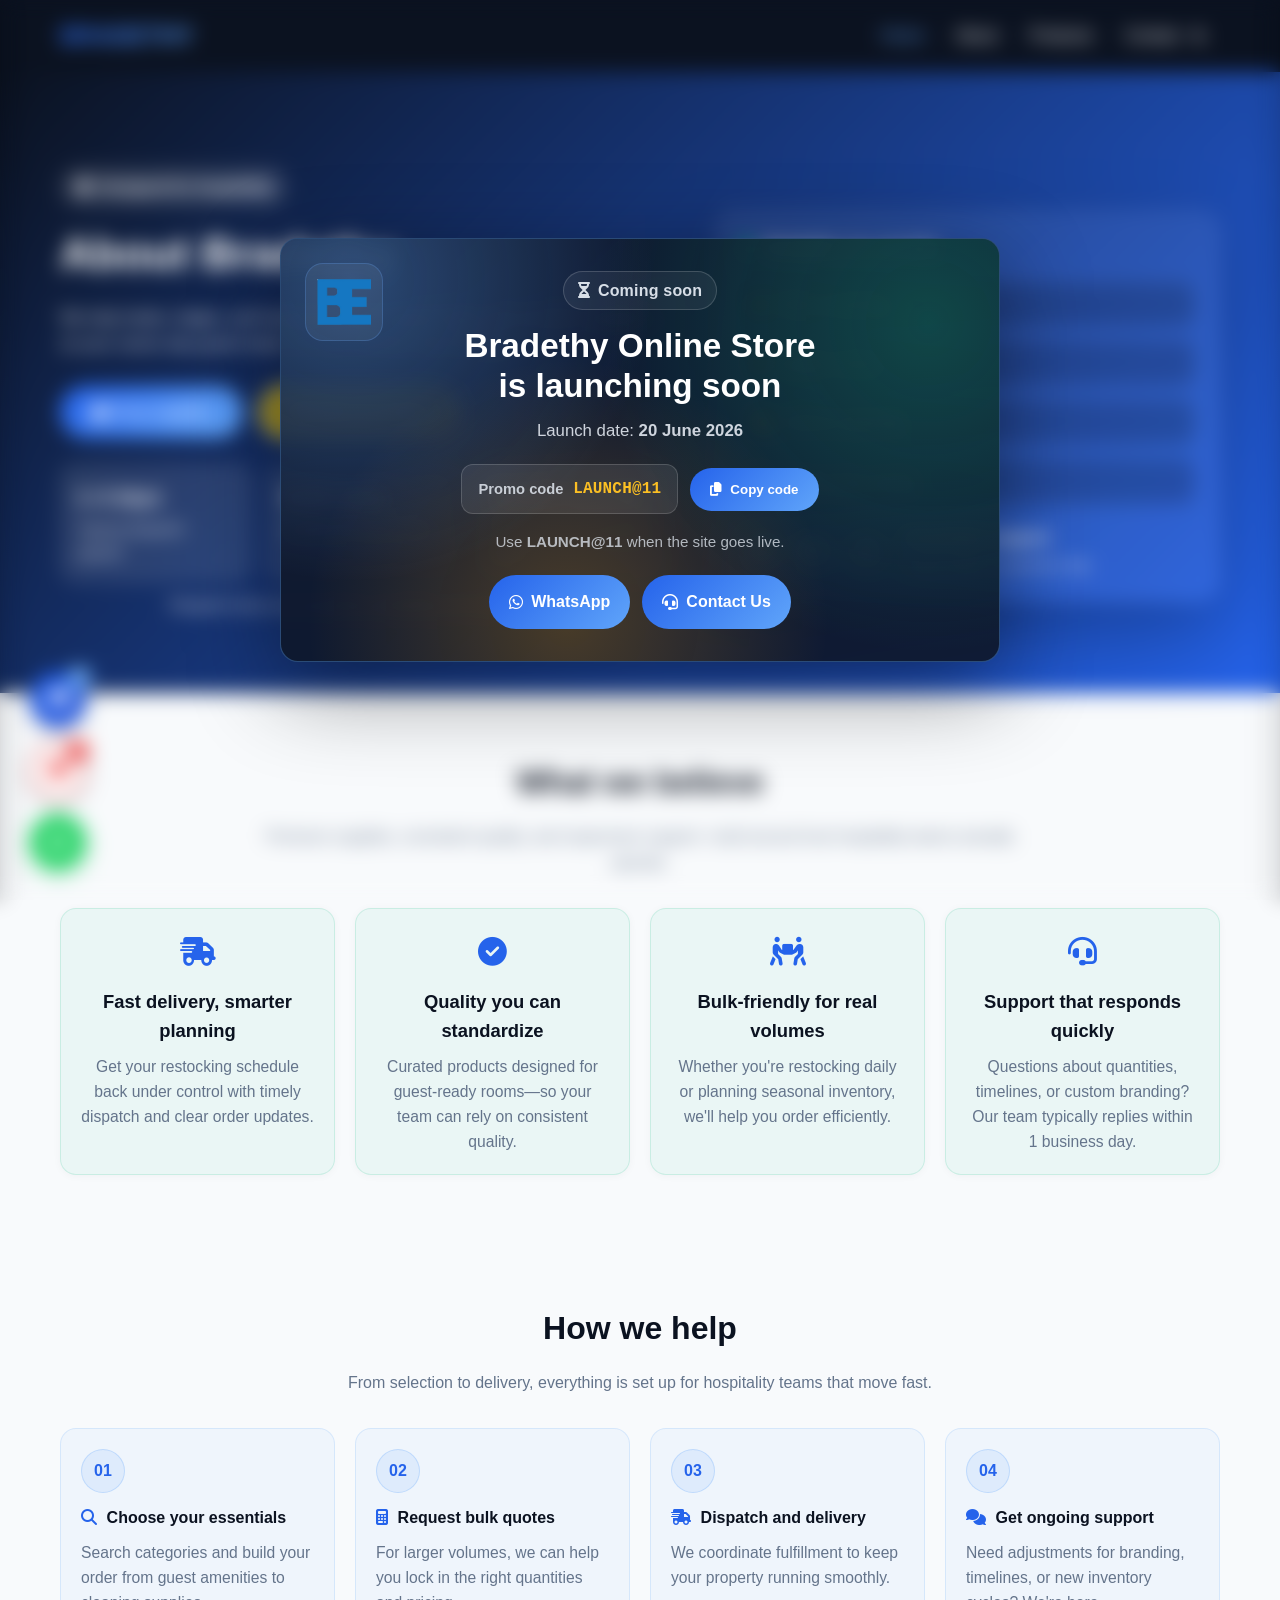
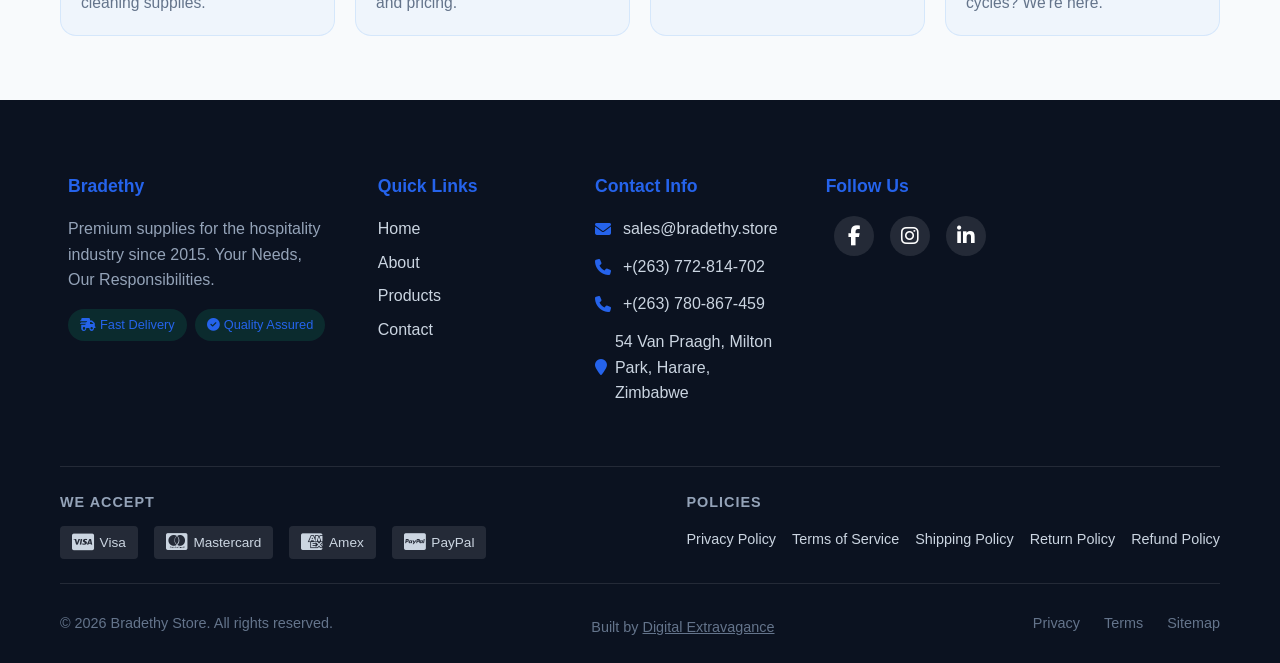
==== commit aea2d542: "Add files via upload" ====
--- a/about.html
+++ b/about.html
@@ -69,7 +69,7 @@
         <p class="coming-soon-note">Use <strong>LAUNCH@11</strong> when the site goes live.</p>
 
         <div class="coming-soon-actions">
-          <a class="coming-soon-btn" href="https://wa.me/263772814702?text=" target="_blank" rel="noopener noreferrer" id="comingSoonWhatsAppBtn" aria-label="Chat on WhatsApp">
+          <a class="coming-soon-btn" href="https://wa.me/263772814702?text=Hi%20Bradethy%2C%20can%20you%20please%20notify%20me%20as%20soon%20as%20you%20launch" target="_blank" rel="noopener noreferrer" id="comingSoonWhatsAppBtn" aria-label="Chat on WhatsApp">
             <i class="fab fa-whatsapp" aria-hidden="true"></i> WhatsApp 
           </a>
           <a class="coming-soon-btn" href="contact.html" id="comingSoonContactBtn"><i class="fas fa-headset" aria-hidden="true"></i>Contact Us</a>
@@ -327,7 +327,7 @@
         <div class="footer-section">
           <h4>Contact Info</h4>
           <ul class="contact-list">
-            <li><a href="mailto:bradethysales@gmail.com"><i class="fas fa-envelope"></i>bradethysales@gmail.com</a></li>
+            <li><a href="mailto:sales@bradethy.store"><i class="fas fa-envelope"></i>sales@bradethy.store</a></li>
             <li><a href="tel:+263772814702"><i class="fas fa-phone"></i> +(263) 772-814-702</a></li>
             <li><a href="tel:+263780867459"><i class="fas fa-phone"></i> +(263) 780-867-459</a></li>
             <li><a href="#"><i class="fas fa-map-marker"></i>54 Van Praagh, Milton Park, Harare, Zimbabwe</a></li>
--- a/css/styles.css
+++ b/css/styles.css
@@ -654,10 +654,28 @@
         z-index: 100;
     }
 
+.nav {
+        /* ensure hidden by default on mobile */
+        left: -100%;
+        display: flex;
+    }
+
     .nav.active {
         left: 0;
         display: flex;
     }
+
+    .nav-link {
+        color: white;
+        width: 100%;
+        text-align: center;
+    }
+
+    .nav.active {
+        left: 0;
+        display: flex;
+    }
+
 
 
     .nav-link {
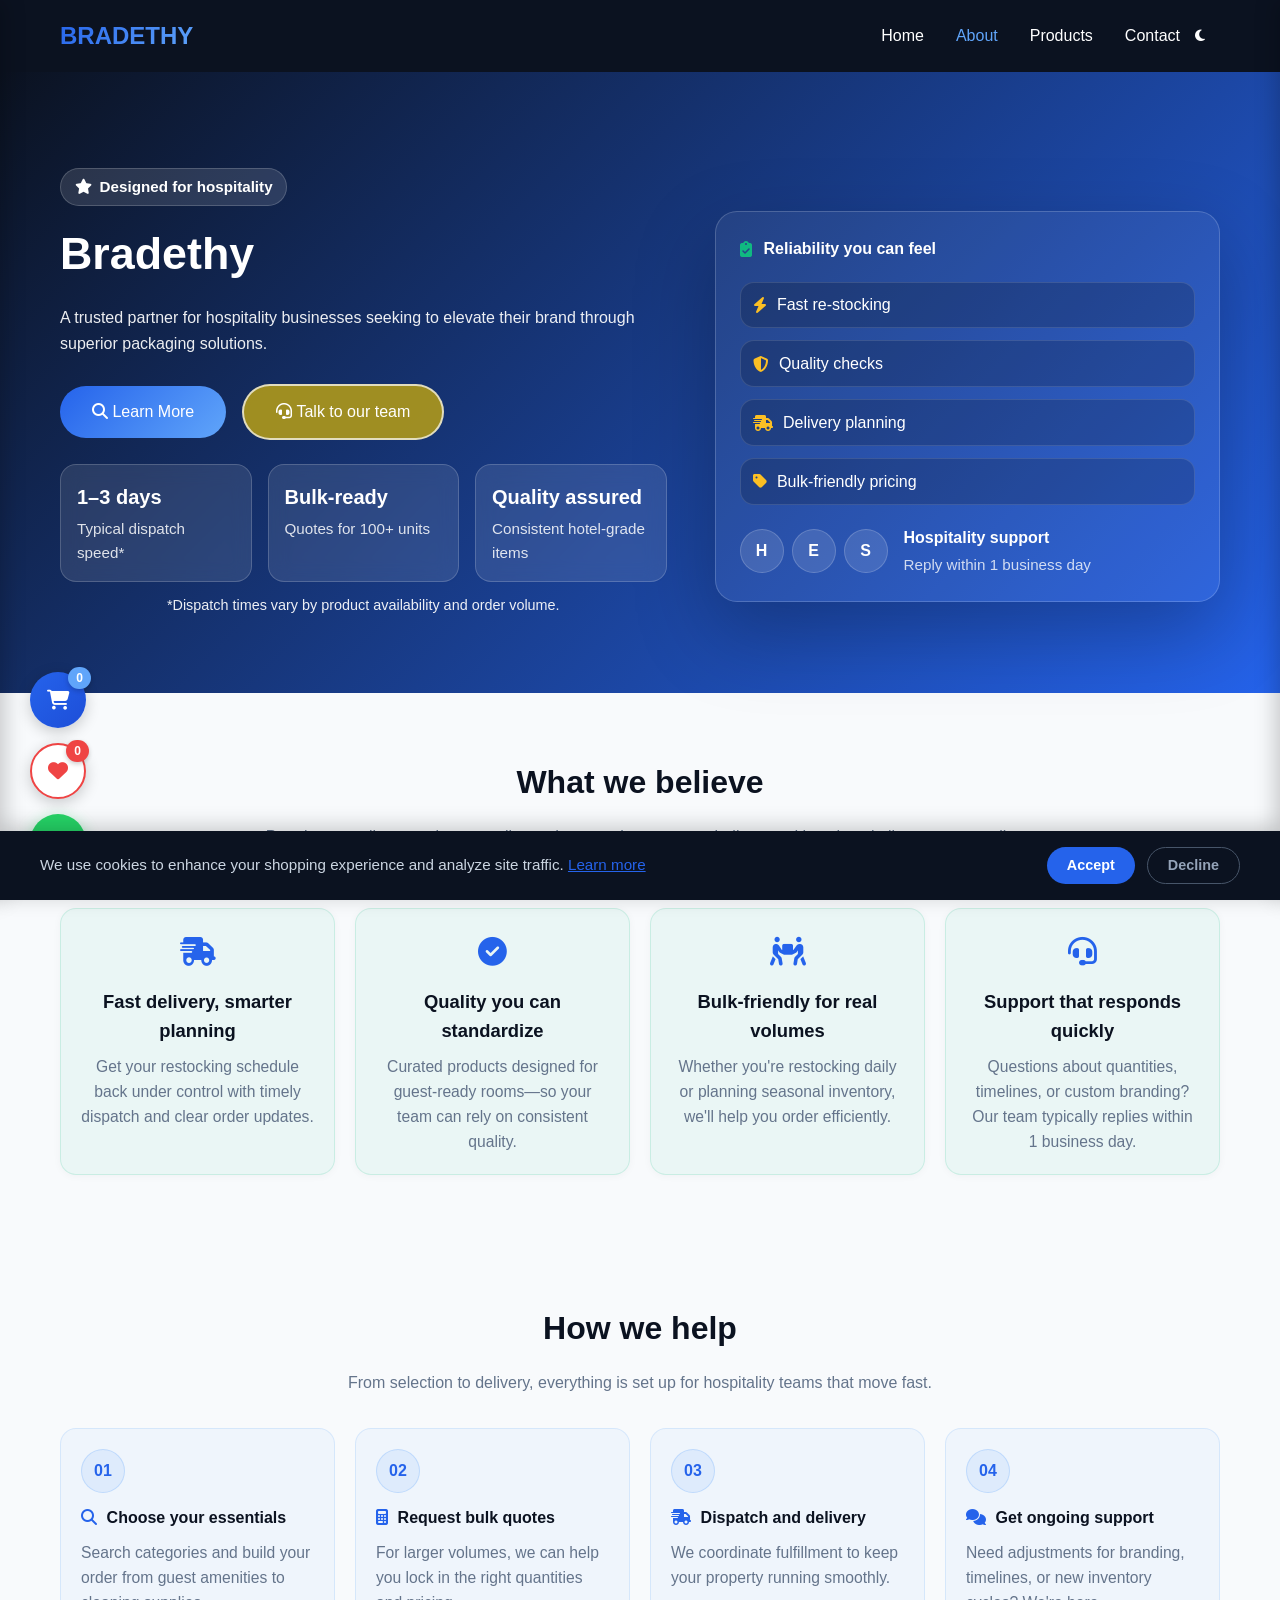
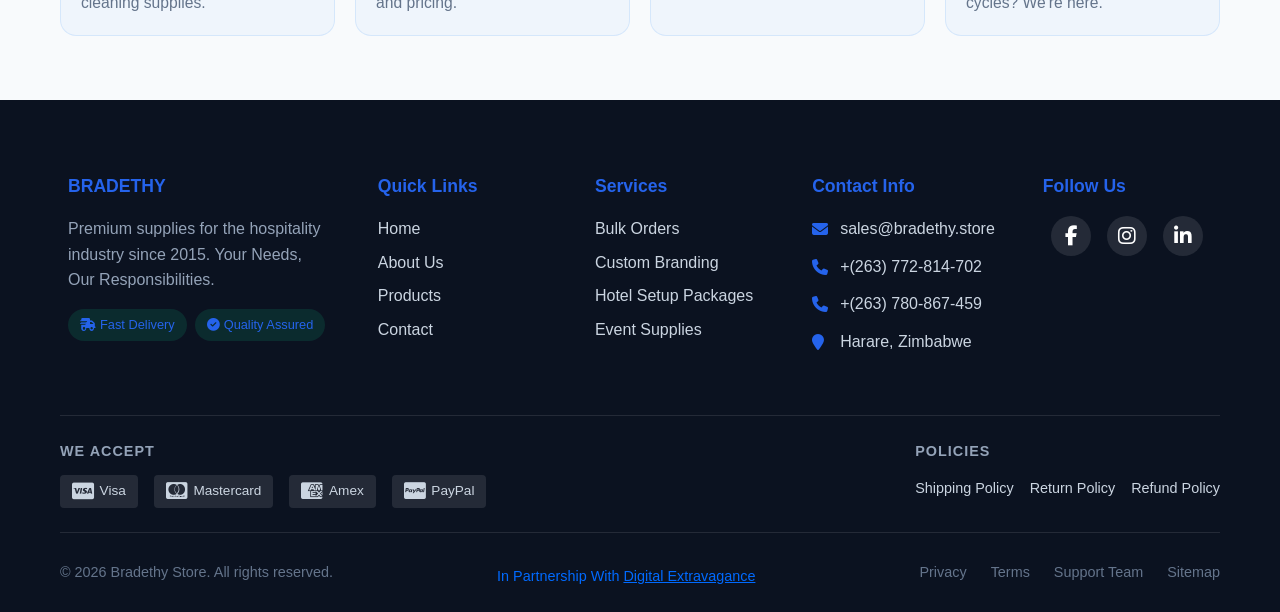
==== commit ac45bb04: "Add files via upload" ====
--- a/about.html
+++ b/about.html
@@ -3,14 +3,12 @@
 <head>
     <meta charset="UTF-8">
     <meta name="viewport" content="width=device-width, initial-scale=1.0">
-    <title> Bradethy Store | About Us</title>
+    <title> About Us | Bradethy Store</title>
     <meta name="description" content="Premium condiments, guest amenities, and cleaning supplies for hotels. Fast delivery and bulk orders welcome.">
     <meta property="og:title" content=" Bradethy Store - Condiments, Amenities & Cleaning Supplies">
     <meta property="og:description" content="Premium  Bradethy delivered fast. Condiments, amenities & cleaning supplies.">
     <meta property="og:image" content="https://bradethy.store/images/og-image.png">
     <meta property="og:url" content="https://bradethy.store">
-
-
 
     <link rel="stylesheet" href="css/base.css">
     <link rel="stylesheet" href="css/styles.css">
@@ -45,40 +43,6 @@
 </head>
 
 <body>
-
-  <div id="comingSoonOverlay" class="coming-soon-overlay" aria-live="polite" role="dialog" aria-modal="true">
-      <div class="coming-soon-card" id="comingSoonCard">
-        <div class="coming-soon-eyebrow"><i class="fas fa-hourglass-half" aria-hidden="true"></i> Coming soon</div>
-        <div class="coming-soon-logo" aria-hidden="true">
-            <img src="images/logo.png" alt="BRADETHY LOGO"/>
-        </div>
-        <h2 class="coming-soon-title">Bradethy Online Store <br> is launching soon</h2>
-        
-        <p class="coming-soon-subtitle">Launch date: <strong>20 June 2026</strong></p>
-
-
-        <div class="coming-soon-actions">
-          <div class="coming-soon-pill" role="group" aria-label="Promo code">
-            <span class="label">Promo code</span>
-            <span class="value" id="comingSoonPromoCodeValue">LAUNCH@11</span>
-          </div>
-          <button class="coming-soon-btn" type="button" id="copyLaunchCode" aria-controls="comingSoonCard">
-            <i class="fas fa-copy" aria-hidden="true"></i> Copy code
-          </button>
-        </div>
-        <p class="coming-soon-note">Use <strong>LAUNCH@11</strong> when the site goes live.</p>
-
-        <div class="coming-soon-actions">
-          <a class="coming-soon-btn" href="https://wa.me/263772814702?text=Hi%20Bradethy%2C%20can%20you%20please%20notify%20me%20as%20soon%20as%20you%20launch" target="_blank" rel="noopener noreferrer" id="comingSoonWhatsAppBtn" aria-label="Chat on WhatsApp">
-            <i class="fab fa-whatsapp" aria-hidden="true"></i> WhatsApp 
-          </a>
-          <a class="coming-soon-btn" href="contact.html" id="comingSoonContactBtn"><i class="fas fa-headset" aria-hidden="true"></i>Contact Us</a>
-        </div>
-
-      </div>
-    </div>
-
-  <div id="siteContent" class="coming-soon-bg">
   <!-- Cookie Consent Banner -->
   <div class="cookie-banner" id="cookieBanner">
     <div class="cookie-content">
@@ -98,8 +62,8 @@
       <div class="logo">BRADETHY</div>
        
       <nav class="nav" id="mainNav">
-        <a href="index.html" class="nav-link active">Home</a>
-        <a href="about.html" class="nav-link">About</a>
+        <a href="index.html" class="nav-link">Home</a>
+        <a href="about.html" class="nav-link active">About</a>
         <a href="products.html" class="nav-link">Products</a>
         <a href="contact.html" class="nav-link">Contact</a>
       </nav>
@@ -123,14 +87,14 @@
       <div class="container about-hero-inner">
         <div class="about-hero-copy">
           <div class="eyebrow"><i class="fas fa-star" aria-hidden="true"></i> Designed for hospitality</div>
-          <h1>About  Bradethy</h1>
+          <h1>Bradethy</h1>
           <p>
-            We help hotels, lodges, and hospitality teams restock faster with premium supplies—so your rooms stay guest-ready and your kitchens stay stocked.
+            A trusted partner for hospitality businesses seeking to elevate their brand through superior packaging solutions.
           </p>
 
           <div class="about-hero-cta">
-            <a class="btn btn-contact" href="products.html"><i class="fas fa-bag-shopping"></i> Shop supplies</a>
-            <a class="btn btn-ghost btn-contact-ghost" href="contact.html"><i class="fas fa-headset"></i> Talk to our team</a>
+            <a class="btn btn-contact" href="#about-content"><i class="fas fa-magnifying-glass"></i> Learn More</a>
+            <a class="btn btn-ghost btn-contact-ghost" href="https://wa.me/263780867459?text=Hello%20Bradethy%20Team%20I%E2%80%99m%20interested%20in%20premuim%20packaging%20for%20hospitality%20brands.%20Please%20assist%"><i class="fas fa-headset"></i> Talk to our team</a>
           </div>
 
           <div class="about-hero-metrics" role="list" aria-label="Company highlights">
@@ -182,7 +146,7 @@
     </section>
 
     <!-- Core Values -->
-    <section class="section-padding">
+    <section class="section-padding" id="about-content">
       <div class="container">
         <div class="section-head">
           <h2>What we believe</h2>
@@ -277,8 +241,38 @@
         <span>Total:</span>
         <span id="cartTotal">$0.00</span>
       </div>
-      <button class="btn" id="checkoutBtn">Checkout</button>
-      <button class="close-cart" id="closeCart">Close</button>
+      <form id="checkoutForm" class="checkout-form" aria-label="Checkout form">
+        <div class="checkout-grid">
+          <div class="field">
+            <label for="checkoutFullname">Full name</label>
+            <input id="checkoutFullname" name="fullname" type="text" required placeholder="Your full name" autocomplete="name" />
+          </div>
+          <div class="field">
+            <label for="checkoutCompany">Company</label>
+            <input id="checkoutCompany" name="company" type="text" required placeholder="Company name" autocomplete="organization" />
+          </div>
+          <div class="field">
+            <label for="checkoutAddress">Address</label>
+            <input id="checkoutAddress" name="address" type="text" required placeholder="Delivery address" />
+          </div>
+          <div class="field">
+            <label for="checkoutPhone">Phone</label>
+            <input id="checkoutPhone" name="phone" type="tel" placeholder="Optional" autocomplete="tel" />
+          </div>
+          <div class="field">
+            <label for="checkoutPromocode">Promo code</label>
+            <input id="checkoutPromocode" name="promocode" type="text" placeholder="Optional" />
+          </div>
+          <div class="field">
+            <label for="checkoutDeliveryNote">Delivery note</label>
+            <input id="checkoutDeliveryNote" name="deliveryNote" type="text" placeholder="Optional (timing, instructions)" />
+          </div>
+        </div>
+        <div class="checkout-actions">
+          <button class="btn" type="submit" id="checkoutBtn">Checkout</button>
+          <button class="close-cart" type="button" id="closeCart">Close</button>
+        </div>
+      </form>
     </div>
   </div>
 
@@ -289,9 +283,10 @@
 
   <!-- Floating Cart & Wishlist Buttons -->
   <div class="floating-actions">
-    <a href="https://wa.me/260760678894" class="floating-whatsapp-btn" id="floatingWhatsapp" aria-label="Chat on WhatsApp" title="Chat on WhatsApp" target="_blank" rel="noopener noreferrer">
+    <a href="https://wa.me/263772814702?text=Hello%20Bradethy%20Team%20I%E2%80%99m%20interested%20in%20premuim%20packaging%20for%20hospitality%20brands.%20Please%20assist" class="floating-whatsapp-btn" id="floatingWhatsapp" aria-label="Chat on WhatsApp" title="Chat on WhatsApp" target="_blank" rel="noopener noreferrer">
       <i class="fab fa-whatsapp"></i>
     </a>
+
     <button class="floating-wishlist-btn" id="floatingWishlist" aria-label="Open wishlist" title="Wishlist">
       <i class="fas fa-heart"></i>
       <span class="wishlist-count" id="floatingWishlistCount">0</span>
@@ -305,8 +300,9 @@
   <footer class="footer">
     <div class="container">
       <div class="footer-content">
+        <!-- Company Info -->
         <div class="footer-section footer-about">
-          <h4> Bradethy</h4>
+          <h4>BRADETHY</h4>
           <p>Premium supplies for the hospitality industry since 2015. Your Needs, Our Responsibilities.</p>
           <div class="footer-badges">
             <span class="badge"><i class="fas fa-shipping-fast"></i> Fast Delivery</span>
@@ -314,23 +310,36 @@
           </div>
         </div>
 
+        <!-- Quick Links -->
         <div class="footer-section">
           <h4>Quick Links</h4>
           <ul class="footer-links">
             <li><a href="index.html">Home</a></li>
-            <li><a href="about.html">About</a></li>
+            <li><a href="about.html">About Us</a></li>
             <li><a href="products.html">Products</a></li>
             <li><a href="contact.html">Contact</a></li>
           </ul>
         </div>
 
+        <!-- Services -->
+        <div class="footer-section">
+          <h4>Services</h4>
+          <ul class="footer-links">
+            <li><a href="#">Bulk Orders</a></li>
+            <li><a href="#">Custom Branding</a></li>
+            <li><a href="#">Hotel Setup Packages</a></li>
+            <li><a href="#">Event Supplies</a></li>
+          </ul>
+        </div>
+
+        <!-- Contact Info -->
         <div class="footer-section">
           <h4>Contact Info</h4>
           <ul class="contact-list">
             <li><a href="mailto:sales@bradethy.store"><i class="fas fa-envelope"></i>sales@bradethy.store</a></li>
             <li><a href="tel:+263772814702"><i class="fas fa-phone"></i> +(263) 772-814-702</a></li>
             <li><a href="tel:+263780867459"><i class="fas fa-phone"></i> +(263) 780-867-459</a></li>
-            <li><a href="#"><i class="fas fa-map-marker"></i>54 Van Praagh, Milton Park, Harare, Zimbabwe</a></li>
+            <li><a href="https://www.google.com/maps/place/Harare,+Zimbabwe"><i class="fas fa-map-marker"></i>Harare, Zimbabwe</a></li>
           </ul>
         </div>
 
@@ -345,6 +354,7 @@
         </div>
       </div>
 
+      <!-- Footer Middle Bar: Payment & Policies -->
       <div class="footer-middle">
         <div class="payment-methods">
           <h5>We Accept</h5>
@@ -355,71 +365,37 @@
             <span><i class="fab fa-cc-paypal"></i> PayPal</span>
           </div>
         </div>
-
+                    
         <div class="policies">
           <h5>Policies</h5>
           <ul>
-            <li><a href="privacy-policy.html">Privacy Policy</a></li>
-            <li><a href="terms-of-service.html">Terms of Service</a></li>
+            <!--li><a href="privacy-policy.html">Privacy Policy</a></li>
+            <li><a href="terms-of-service.html">Terms of Service</a></li-->
             <li><a href="shipping-policy.html">Shipping Policy</a></li>
             <li><a href="return-policy.html">Return Policy</a></li>
             <li><a href="refund-policy.html">Refund Policy</a></li>
           </ul>
         </div>
-      </div>
-
-      <div class="footer-bottom">
-        <p>&copy; <span id="currentYear"></span>  Bradethy Store. All rights reserved.</p>
-        <p style="margin-top:0.5rem; font-size:0.9rem; color: rgba(100,116,139,1);">
-          Built by <a href="https://digitalextre.vercel.app" target="_blank" rel="noopener noreferrer" style="color: inherit; text-decoration: underline;">Digital Extravagance</a>
-        </p>
-
-
-        <div class="footer-bottom-links">
-          <a href="privacy-policy.html">Privacy</a>
-          <a href="terms-of-service.html">Terms</a>
-          <a href="#">Sitemap</a>
-        </div>
-      </div>
-    </div>
+    </div>
+
+    <!-- Footer Bottom -->
+    <div class="footer-bottom">
+      <p>&copy; <span id="currentYear"></span>  Bradethy Store. All rights reserved.</p>
+      <p style="margin-top:0.5rem; font-size:0.9rem; color: rgb(0, 106, 255);">
+        In Partnership With <a href="https://digitalextra.vercel.app" target="_blank" rel="noopener noreferrer" style="color: inherit; text-decoration: underline;">Digital Extravagance</a>
+      </p>
+      <div class="footer-bottom-links">
+        <a href="privacy-policy.html">Privacy</a>
+        <a href="terms-of-service.html">Terms</a>
+        <a href="https://wa.me/263780867459?text=Hello%20Bradethy%20Team%20I%E2%80%99m%20interested%20in%20premuim%20packaging%20for%20hospitality%20brands.%20Please%20assist%">Support Team</a>
+        <a href="#">Sitemap</a>
+      </div>
+    </div>
+    
   </footer>
-  </div>
-
-
-
-  <script src="js/script.js"></script>
-  <script src="js/cart.js"></script>
-  <script src="js/products.js"></script>
-
-  <script src="js/ui.js"></script>
-
-  <script>
-
-    // Coming soon overlay (enabled on this page)
-    (function(){
-      const overlay = document.getElementById('comingSoonOverlay');
-      const cardBg = document.getElementById('siteContent');
-      const copyBtn = document.getElementById('copyLaunchCode');
-
-      if (overlay && cardBg) {
-        overlay.style.display = 'flex';
-        cardBg.classList.add('coming-soon-bg-blur');
-      }
-
-      if (copyBtn) {
-        copyBtn.addEventListener('click', async () => {
-          const code = 'LAUNCH@11';
-          try {
-            await navigator.clipboard.writeText(code);
-            copyBtn.textContent = 'Copied!';
-            setTimeout(() => (copyBtn.innerHTML = '<i class="fas fa-copy" aria-hidden="true"></i> Copy code'), 1400);
-          } catch (e) {
-            alert('Copy this promo code: ' + code);
-          }
-        });
-      }
-    })();
-  </script>
+  
+  <script src="js/app.js"></script>
+
 </body>
 </html>
 
--- a/css/styles.css
+++ b/css/styles.css
@@ -182,9 +182,35 @@
 }
 
 .product-grid {
-    display: grid;
-    grid-template-columns: repeat(auto-fit, minmax(280px, 1fr));
-    gap: 2rem;
+        display: grid;
+        /* Mobile-first: ensure at least 2 columns on smallest screens */
+        grid-template-columns: repeat(2, 1fr);
+        gap: 1rem;
+}
+
+/* Medium screens: show 3 cards per row */
+@media (min-width: 640px) {
+    .product-grid {
+        grid-template-columns: repeat(3, 1fr);
+        gap: 1.25rem;
+    }
+}
+
+/* Large screens: allow flexible sizing as originally intended */
+@media (min-width: 1024px) {
+    .product-grid {
+        /* Show 4 columns on large screens */
+        grid-template-columns: repeat(4, 1fr);
+        gap: 2rem;
+    }
+}
+
+/* Extra-large screens: allow flexible sizing with min width per card */
+@media (min-width: 1400px) {
+    .product-grid {
+        grid-template-columns: repeat(auto-fit, minmax(280px, 1fr));
+        gap: 2rem;
+    }
 }
 
 .product-card {
@@ -319,6 +345,70 @@
     flex-direction: column;
 }
 
+/* Redesigned cart panel styling */
+.cart-panel {
+    width: 420px;
+    max-width: 100%;
+    height: 100%;
+    display: flex;
+    flex-direction: column;
+    background: var(--bg, #fff);
+}
+
+.cart-panel-header {
+    display: flex;
+    align-items: center;
+    justify-content: space-between;
+    padding: 1rem 1.25rem;
+    border-bottom: 1px solid #eef2f7;
+}
+.cart-panel-header h3 { margin: 0; font-size: 1.125rem; }
+.close-panel { background: transparent; border: none; font-size: 1.5rem; line-height: 1; cursor: pointer; }
+
+.cart-panel-body { padding: 1rem; overflow-y: auto; flex: 1 1 auto; }
+.cart-items { display: flex; flex-direction: column; gap: 0.75rem; }
+
+.cart-item-row {
+    display: flex;
+    gap: 0.75rem;
+    align-items: center;
+    padding: 0.75rem;
+    border-radius: 8px;
+    background: #fbfdff;
+    border: 1px solid #f1f5f9;
+}
+.qty-input {
+    width: 72px;
+    padding: 0.4rem 0.5rem;
+    border: 1px solid #e6edf3;
+    border-radius: 6px;
+    text-align: center;
+}
+.cart-item-info { flex: 1; }
+.cart-item-info h4 { margin: 0 0 0.25rem 0; font-size: 0.95rem; }
+.cart-item-info .meta { font-size: 0.85rem; color: var(--gray); }
+
+.qty-controls { display:flex; align-items:center; gap:0.5rem; }
+.qty-controls button { width:28px;height:28px;border-radius:6px;border:1px solid #e6edf3;background:#fff;cursor:pointer }
+.qty-controls .qty { min-width:28px; text-align:center; }
+
+.cart-item-actions { display:flex; flex-direction:column; gap:0.5rem; align-items:flex-end; }
+.remove-item { background: transparent; color: #ef4444; border: none; cursor: pointer; }
+
+.cart-panel-footer { padding: 1rem; border-top: 1px solid #eef2f7; background: linear-gradient(180deg, #ffffff, #fbfdff); }
+.cart-summary { margin-bottom: 0.75rem; }
+.summary-line { display:flex; justify-content:space-between; padding: 0.25rem 0; color: var(--gray); }
+.total-line { font-size: 1.125rem; color: var(--dark); }
+
+.checkout-actions { display:flex; gap:0.5rem; }
+.btn.primary { background: var(--primary, #0ea5e9); color: white; border: none; padding: 0.65rem 1rem; border-radius: 8px; }
+.btn.ghost { background: transparent; border: 1px solid #e6edf3; padding: 0.6rem 0.9rem; border-radius: 8px; }
+
+@media (max-width: 640px) {
+    .cart-panel { width: 100%; }
+    .cart-panel-body { padding: 0.75rem; }
+}
+
 .cart-modal.active {
     right: 0;
 }
@@ -332,6 +422,34 @@
     flex: 1;
     overflow-y: auto;
 }
+
+.cart-content {
+    display: flex;
+    flex-direction: column;
+}
+
+/* Let the whole cart (including checkout form) scroll nicely */
+.cart-modal .cart-content {
+    overflow-y: auto;
+}
+
+/* Keep the cart item list scrolling independently */
+.cart-modal .cart-items {
+    /* allow the list to grow and let the panel body handle scrolling */
+    max-height: none;
+    min-height: 0; /* for proper flexbox behavior */
+}
+
+/* Ensure the panel body can scroll while header/footer stay fixed */
+.cart-panel { box-sizing: border-box; height: 100%; }
+.cart-panel-body { min-height: 0; }
+
+
+/* Ensure checkout form doesn't break scrolling inside the cart modal */
+#checkoutForm.checkout-form {
+    flex: 0 0 auto;
+}
+
 
 .cart-item {
     display: flex;
@@ -1017,6 +1135,96 @@
 }
 
 /* ========== CART QUANTITY CONTROLS ========== */
+
+/* ========== CHECKOUT FORM (CART MODAL) ========== */
+.checkout-form {
+    margin-top: 0.75rem;
+    background: rgba(245, 245, 245, 0.6);
+    border: 1px solid rgba(37, 99, 235, 0.15);
+    border-radius: 14px;
+    padding: 1rem;
+    box-shadow: 0 6px 18px rgba(0,0,0,0.06);
+}
+
+/* Always use the compact “single column” layout (professional + consistent) */
+.checkout-grid {
+    display: grid;
+    grid-template-columns: 1fr;
+    gap: 0.75rem;
+}
+
+.checkout-form .field {
+    display: flex;
+    flex-direction: column;
+    gap: 0.35rem;
+}
+
+
+.checkout-form label {
+    font-size: 0.85rem;
+    font-weight: 700;
+    color: var(--dark);
+}
+
+.checkout-form input {
+    padding: 0.8rem 0.9rem;
+    border: 1.5px solid #e2e8f0;
+    border-radius: 10px;
+    font-size: 0.95rem;
+    background: white;
+    transition: border-color 0.2s, box-shadow 0.2s;
+}
+
+.checkout-form input:focus {
+    outline: none;
+    border-color: rgba(37, 99, 235, 0.65);
+    box-shadow: 0 0 0 4px rgba(37, 99, 235, 0.15);
+}
+
+.checkout-actions {
+    margin-top: 1rem;
+    display: flex;
+    align-items: center;
+    justify-content: space-between;
+    gap: 0.75rem;
+}
+
+.checkout-actions .btn {
+    flex: 1;
+    text-align: center;
+}
+
+.checkout-actions .close-cart {
+    flex: 0 0 auto;
+}
+
+@media (max-width: 500px) {
+    /* grid is already single-column; keep for safety */
+}
+
+
+body.dark-mode .checkout-form {
+    background: rgba(15, 23, 42, 0.5);
+    border-color: rgba(96, 165, 250, 0.25);
+    box-shadow: 0 8px 22px rgba(0,0,0,0.25);
+}
+
+body.dark-mode .checkout-form label {
+    color: #e2e8f0;
+}
+
+body.dark-mode .checkout-form input {
+    background: #1e293b;
+    border-color: #334155;
+    color: #e2e8f0;
+}
+
+body.dark-mode .checkout-form input:focus {
+    border-color: rgba(96, 165, 250, 0.7);
+    box-shadow: 0 0 0 4px rgba(96, 165, 250, 0.2);
+}
+
+
 .cart-item {
     display: flex;
     justify-content: space-between;
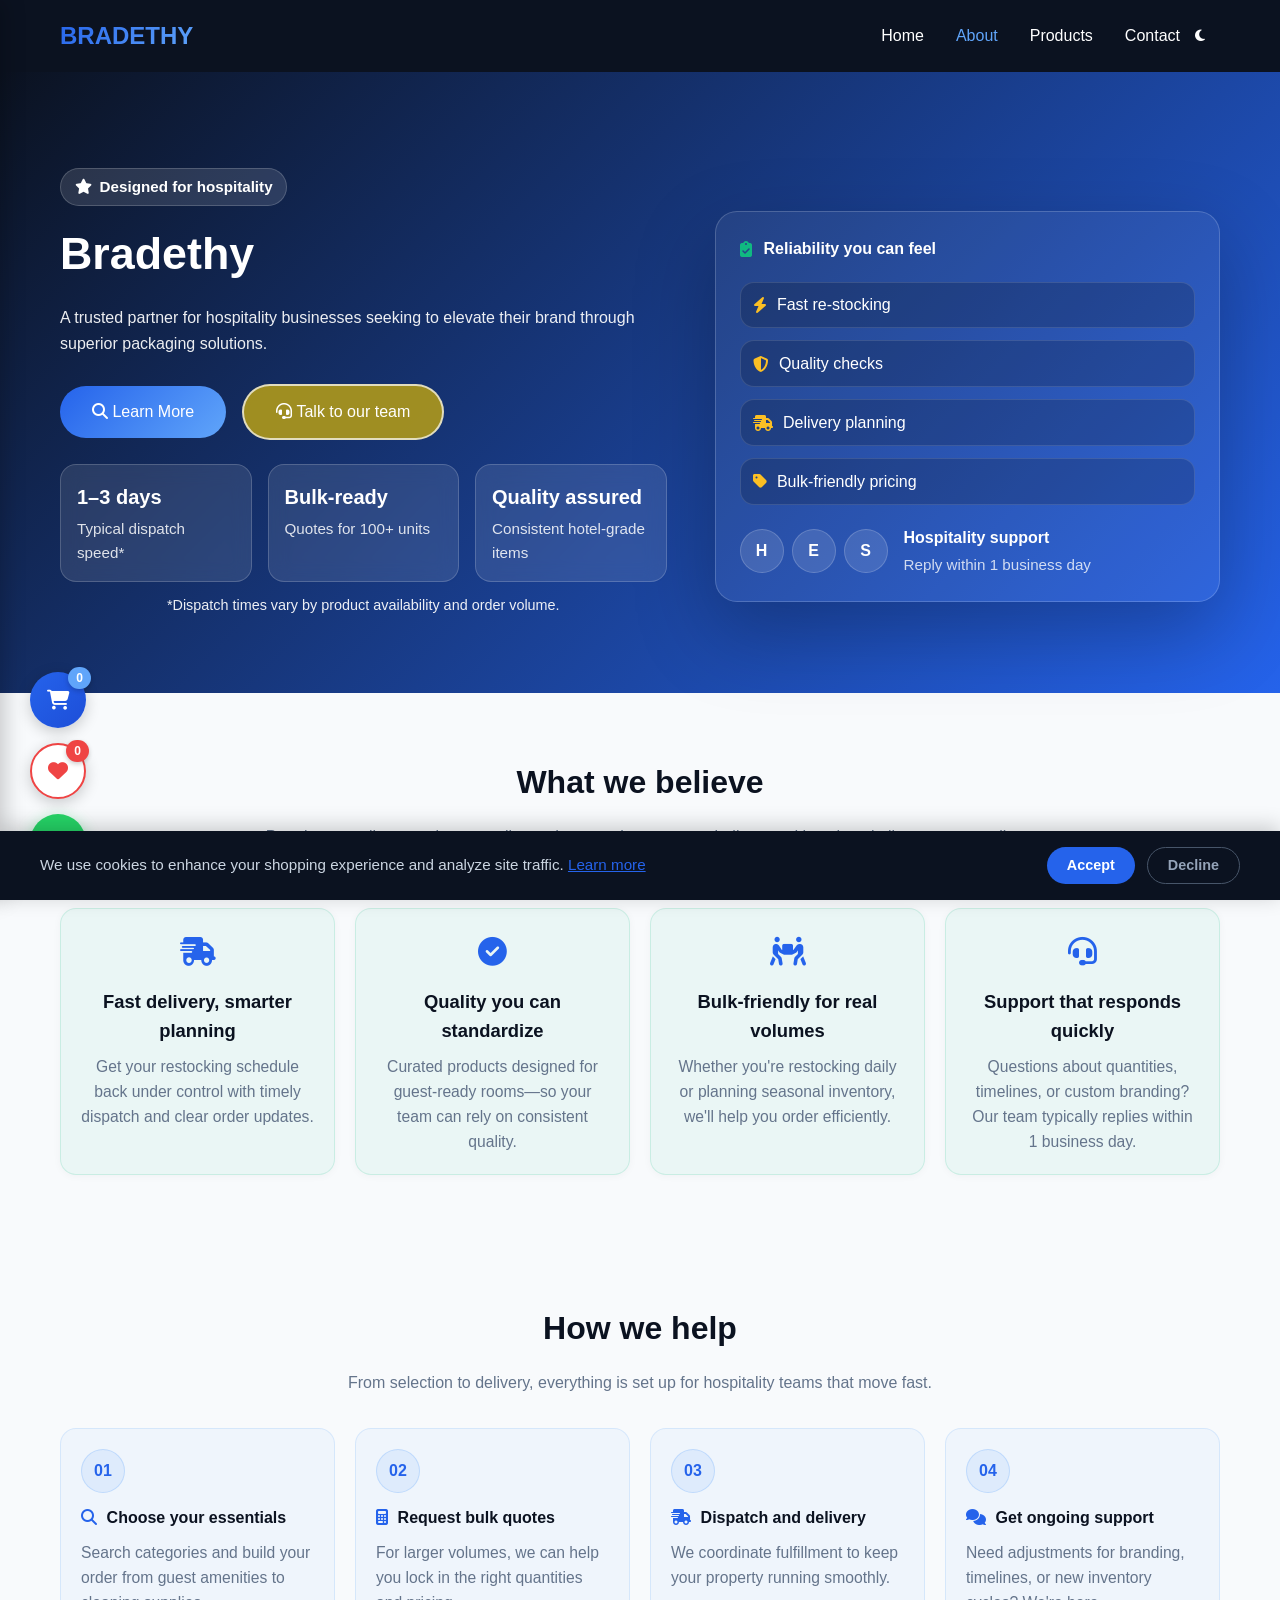
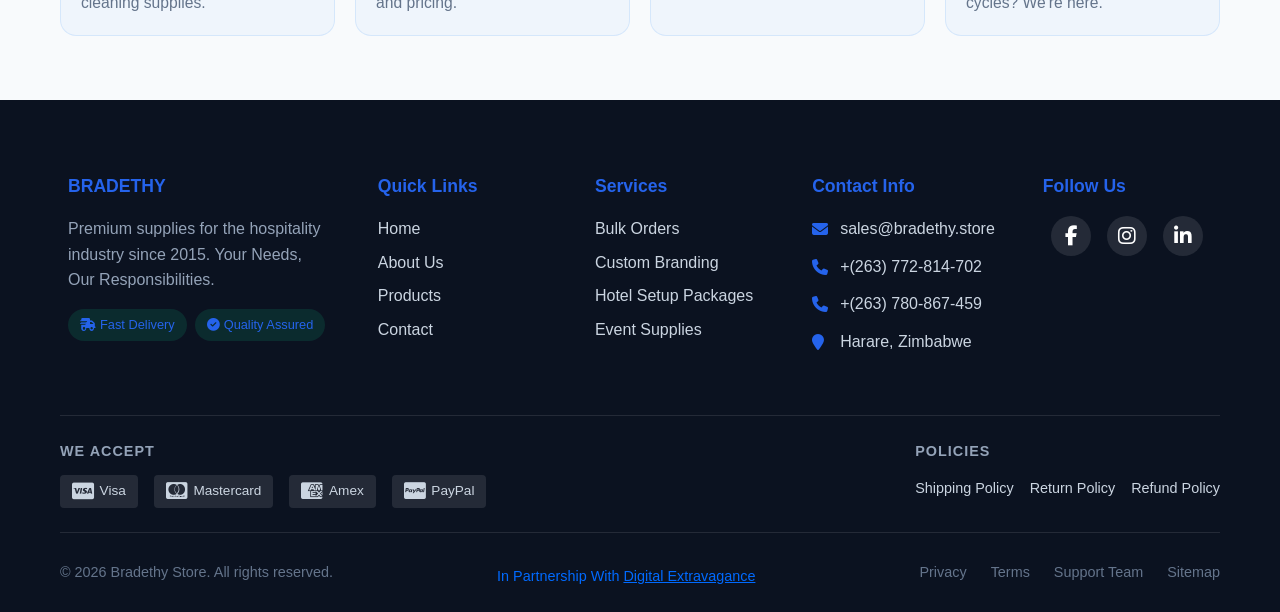
==== commit db3575d3: "Add files via upload" ====
--- a/about.html
+++ b/about.html
@@ -1,48 +1,60 @@
 <!DOCTYPE html>
 <html lang="en">
 <head>
-    <meta charset="UTF-8">
-    <meta name="viewport" content="width=device-width, initial-scale=1.0">
-    <title> About Us | Bradethy Store</title>
-    <meta name="description" content="Premium condiments, guest amenities, and cleaning supplies for hotels. Fast delivery and bulk orders welcome.">
-    <meta property="og:title" content=" Bradethy Store - Condiments, Amenities & Cleaning Supplies">
-    <meta property="og:description" content="Premium  Bradethy delivered fast. Condiments, amenities & cleaning supplies.">
-    <meta property="og:image" content="https://bradethy.store/images/og-image.png">
-    <meta property="og:url" content="https://bradethy.store">
-
-    <link rel="stylesheet" href="css/base.css">
-    <link rel="stylesheet" href="css/styles.css">
-    <link rel="stylesheet" href="css/about.css">
-    <link rel="stylesheet" href="https://cdnjs.cloudflare.com/ajax/libs/font-awesome/6.4.0/css/all.min.css">
-
-    <meta name="theme-color" content="#2563eb">
-
-    <meta name="apple-mobile-web-app-capable" content="yes">
-    <meta name="apple-mobile-web-app-status-bar-style" content="default">
-    <meta name="apple-mobile-web-app-title" content=" Bradethy">
+  <meta charset="UTF-8">
+  <meta name="viewport" content="width=device-width, initial-scale=1.0">
+  <title>About Us | Bradethy Store</title>
+  <meta name="description" content="Premium condiments, guest amenities, and cleaning supplies for hotels. Fast delivery and bulk orders welcome.">
+  <link rel="canonical" href="https://bradethy.store/about.html">
+
+  <meta property="og:type" content="website">
+  <meta property="og:title" content="About Us | Bradethy Store">
+  <meta property="og:description" content="Premium Bradethy delivered fast. Condiments, amenities & cleaning supplies.">
+  <meta property="og:image" content="https://bradethy.store/images/og-image.png">
+  <meta property="og:url" content="https://bradethy.store/about.html">
+  <meta name="twitter:card" content="summary_large_image">
+
+  <link rel="stylesheet" href="css/base.css">
+  <link rel="stylesheet" href="css/styles.css">
+  <link rel="stylesheet" href="css/about.css">
+  <link rel="stylesheet" href="https://cdnjs.cloudflare.com/ajax/libs/font-awesome/6.4.0/css/all.min.css">
+
+  <meta name="theme-color" content="#2563eb">
+  <meta name="robots" content="index, follow">
+
+  <meta name="apple-mobile-web-app-capable" content="yes">
+  <meta name="apple-mobile-web-app-status-bar-style" content="default">
+  <meta name="apple-mobile-web-app-title" content="Bradethy">
     
-    <!-- favicons
-    ================================================== -->
-    <link rel="apple-touch-icon" sizes="180x180" href="icons/apple-touch-icon.png">
-    <link rel="apple-touch-icon" sizes="192x192" href="icons/android-chrome-192x192.png">
-    <link rel="apple-touch-icon" sizes="512x512" href="icons/android-chrome-512x512.png">
-    <link rel="icon" type="image/png" sizes="32x32" href="icons/favicon-32x32.png">
-    <link rel="icon" type="image/png" sizes="16x16" href="icons/favicon-16x16.png">
-    <link rel="manifest" href="site.webmanifest">
-
-
-    <!-- Google tag (gtag.js) -->
+  <!-- favicons -->
+  <link rel="apple-touch-icon" sizes="180x180" href="icons/apple-touch-icon.png">
+  <link rel="apple-touch-icon" sizes="192x192" href="icons/android-chrome-192x192.png">
+  <link rel="apple-touch-icon" sizes="512x512" href="icons/android-chrome-512x512.png">
+  <link rel="icon" type="image/png" sizes="32x32" href="icons/favicon-32x32.png">
+  <link rel="icon" type="image/png" sizes="16x16" href="icons/favicon-16x16.png">
+  <link rel="manifest" href="site.webmanifest">
+
+  <!-- Google tag (gtag.js) -->
     <script async src="https://www.googletagmanager.com/gtag/js?id=G-5YPDMQTKGX"></script>
     <script>
         window.dataLayer = window.dataLayer || [];
-        function gtag(){dataLayer.push(arguments);}
+        function gtag(){dataLayer.push(arguments);} 
         gtag('js', new Date());
-
         gtag('config', 'G-5YPDMQTKGX');
     </script>
+    <script type="application/ld+json">
+    {
+      "@context": "https://schema.org",
+      "@type": "BreadcrumbList",
+      "itemListElement": [
+        {"@type": "ListItem","position": 1, "name": "Home", "item": "https://bradethy.store/"},
+        {"@type": "ListItem","position": 2, "name": "About", "item": "https://bradethy.store/about.html"}
+      ]
+    }
+    </script>
 </head>
 
-<body>
+<body data-page="about">
   <!-- Cookie Consent Banner -->
   <div class="cookie-banner" id="cookieBanner">
     <div class="cookie-content">
@@ -59,18 +71,21 @@
 
   <header class="header">
     <div class="container">
-      <div class="logo">BRADETHY</div>
+      <a href="index.html" class="logo">BRADETHY</a>
        
       <nav class="nav" id="mainNav">
-        <a href="index.html" class="nav-link">Home</a>
-        <a href="about.html" class="nav-link active">About</a>
-        <a href="products.html" class="nav-link">Products</a>
-        <a href="contact.html" class="nav-link">Contact</a>
+        <a href="index.html" class="nav-link" data-nav="home">Home</a>
+        <a href="about.html" class="nav-link" data-nav="about">About</a>
+        <a href="products.html" class="nav-link" data-nav="products">Products</a>
+        <a href="contact.html" class="nav-link" data-nav="contact">Contact</a>
       </nav>
 
       <div class="header-actions">
         <button class="dark-mode-toggle" id="darkModeToggle" aria-label="Toggle dark mode" title="Toggle dark mode">
           <i class="fas fa-moon"></i>
+        </button>
+        <button class="btn-install" id="installBtn" aria-label="Install Bradethy app" title="Install app" style="display:none; margin-left:0.5rem;">
+          <i class="fas fa-download" aria-hidden="true"></i>
         </button>
         <button class="hamburger" id="hamburgerBtn" aria-label="Toggle navigation menu" aria-expanded="false" aria-controls="mobileNav">
           <span></span>
@@ -80,6 +95,11 @@
       </div>
     </div>
   </header>
+  <script>
+    (function(){
+      try{ var p=document.body.dataset.page; if(p){ var el=document.querySelector('#mainNav .nav-link[data-nav="'+p+'"]'); if(el) el.classList.add('active'); } }catch(e){}
+    })();
+  </script>
 
   <main>
     <!-- About Hero -->
@@ -234,45 +254,36 @@
 
   <!-- Cart Modal -->
   <div class="cart-modal" id="cartModal" role="dialog" aria-modal="true" aria-labelledby="cartTitle" aria-hidden="true">
-    <div class="cart-content">
-      <h3 id="cartTitle">Shopping Cart</h3>
-      <div class="cart-items" id="cartItems"></div>
-      <div class="cart-total">
-        <span>Total:</span>
-        <span id="cartTotal">$0.00</span>
-      </div>
-      <form id="checkoutForm" class="checkout-form" aria-label="Checkout form">
-        <div class="checkout-grid">
-          <div class="field">
+    <div class="cart-panel compact">
+      <header class="cart-panel-header">
+        <h3 id="cartTitle">Your Shopping Cart</h3>
+        <button class="close-panel" id="closeCart" aria-label="Close cart"><i class="fas fa-xmark" aria-hidden="true"></i></button>
+      </header>
+
+      <main class="cart-panel-body">
+        <div class="cart-items" id="cartItems"></div>
+      </main>
+
+      <footer class="cart-panel-footer">
+        <form id="checkoutForm" class="checkout-form compact" aria-label="Quick quote form">
+          <div class="field" style="margin-bottom:0.5rem;">
             <label for="checkoutFullname">Full name</label>
             <input id="checkoutFullname" name="fullname" type="text" required placeholder="Your full name" autocomplete="name" />
           </div>
-          <div class="field">
-            <label for="checkoutCompany">Company</label>
-            <input id="checkoutCompany" name="company" type="text" required placeholder="Company name" autocomplete="organization" />
-          </div>
-          <div class="field">
-            <label for="checkoutAddress">Address</label>
-            <input id="checkoutAddress" name="address" type="text" required placeholder="Delivery address" />
-          </div>
-          <div class="field">
-            <label for="checkoutPhone">Phone</label>
-            <input id="checkoutPhone" name="phone" type="tel" placeholder="Optional" autocomplete="tel" />
-          </div>
-          <div class="field">
+          <div class="field" style="margin-bottom:0.5rem;">
             <label for="checkoutPromocode">Promo code</label>
             <input id="checkoutPromocode" name="promocode" type="text" placeholder="Optional" />
           </div>
-          <div class="field">
-            <label for="checkoutDeliveryNote">Delivery note</label>
-            <input id="checkoutDeliveryNote" name="deliveryNote" type="text" placeholder="Optional (timing, instructions)" />
-          </div>
-        </div>
-        <div class="checkout-actions">
-          <button class="btn" type="submit" id="checkoutBtn">Checkout</button>
-          <button class="close-cart" type="button" id="closeCart">Close</button>
-        </div>
-      </form>
+          <div class="cart-actions-compact">
+            <div class="cart-actions-left">
+              <button class="btn ghost" type="button" id="clearCartBtn">Clear</button>
+            </div>
+            <div class="cart-actions-right">
+              <button class="btn primary" type="button" id="checkoutBtn">Get Quote</button>
+            </div>
+          </div>
+        </form>
+      </footer>
     </div>
   </div>
 
@@ -354,7 +365,7 @@
         </div>
       </div>
 
-      <!-- Footer Middle Bar: Payment & Policies -->
+    <!-- Footer Middle Bar: Payment & Policies -->
       <div class="footer-middle">
         <div class="payment-methods">
           <h5>We Accept</h5>
@@ -365,7 +376,7 @@
             <span><i class="fab fa-cc-paypal"></i> PayPal</span>
           </div>
         </div>
-                    
+        
         <div class="policies">
           <h5>Policies</h5>
           <ul>
@@ -376,7 +387,7 @@
             <li><a href="refund-policy.html">Refund Policy</a></li>
           </ul>
         </div>
-    </div>
+      </div>
 
     <!-- Footer Bottom -->
     <div class="footer-bottom">
--- a/css/styles.css
+++ b/css/styles.css
@@ -109,6 +109,22 @@
     padding: 5px;
     z-index: 101;
 }
+
+/* Install button (small icon button to match header actions) */
+.btn-install {
+    display: inline-flex;
+    align-items: center;
+    justify-content: center;
+    width: 40px;
+    height: 40px;
+    background: rgba(255,255,255,0.06);
+    color: white;
+    border-radius: 8px;
+    border: 1px solid rgba(255,255,255,0.04);
+    cursor: pointer;
+    transition: background 0.2s, transform 0.15s;
+}
+.btn-install:hover { background: rgba(255,255,255,0.12); transform: translateY(-2px); }
 
 .hamburger span {
     width: 100%;
@@ -1134,6 +1150,18 @@
     font-size: 1rem;
 }
 
+/* Hover: paint inner heart red (smooth) while keeping active state intact */
+.wishlist-btn i {
+    transition: color 180ms ease, transform 180ms ease;
+}
+.wishlist-btn:hover i {
+    color: #ef4444;
+    transform: scale(1.05);
+}
+.wishlist-btn.active i {
+    color: white; /* active state overrides hover color */
+}
+
 /* ========== CART QUANTITY CONTROLS ========== */
 
 /* ========== CHECKOUT FORM (CART MODAL) ========== */
@@ -1401,6 +1429,17 @@
 }
 
 .dark-mode-toggle .fa-sun {
+    display: none; /* hidden by default (light mode shows moon) */
+}
+.dark-mode-toggle .fa-moon {
+    display: inline-block; /* show moon in light mode */
+}
+
+/* In dark mode show the sun icon and hide the moon */
+body.dark-mode .dark-mode-toggle .fa-sun {
+    display: inline-block;
+}
+body.dark-mode .dark-mode-toggle .fa-moon {
     display: none;
 }
 
@@ -1433,6 +1472,120 @@
     background: #1e293b;
     box-shadow: 0 4px 20px rgba(0, 0, 0, 0.3);
 }
+
+/* ========== CART PANEL ========== */
+.cart-modal {
+    position: fixed;
+    inset: 0;
+    display: none;
+    align-items: center;
+    justify-content: flex-end;
+    background: rgba(2,6,23,0.5);
+    z-index: 1200;
+}
+.cart-modal.active { display: flex; }
+
+.cart-panel {
+    width: 420px;
+    max-width: 100%;
+    height: 100%;
+    background: var(--panel-bg, #fff);
+    display:flex;
+    flex-direction: column;
+    box-shadow: -8px 0 30px rgba(2,6,23,0.25);
+}
+
+.cart-panel-header {
+    padding: 1rem;
+    border-bottom: 1px solid #e6e9ee;
+    display:flex;
+    align-items:center;
+    justify-content:space-between;
+}
+
+.cart-panel-header h3 { margin:0; font-size:1.1rem; }
+.close-panel { background:transparent; border:none; font-size:1.6rem; cursor:pointer; }
+
+.cart-panel-body {
+    padding: 1rem;
+    overflow:auto;
+    flex:1 1 auto;
+}
+
+.cart-panel-footer {
+    padding: 1rem;
+    border-top: 1px solid #e6e9ee;
+}
+
+.cart-items { display:flex; flex-direction:column; gap:0.75rem; }
+.cart-item-row {
+    display:flex;
+    align-items:center;
+    justify-content:space-between;
+    gap:0.75rem;
+    padding:0.6rem;
+    border-radius:8px;
+    background: var(--item-bg, #fafafa);
+}
+.cart-item-info { flex:1 1 auto; }
+.cart-item-name { font-weight:600; }
+.cart-item-price { color:var(--gray); font-size:0.95rem; }
+
+.cart-item-actions { display:flex; gap:0.5rem; align-items:center; }
+.qty-input { width:70px; padding:0.35rem; border-radius:6px; border:1px solid #e5e7eb; }
+.item-subtotal { min-width:70px; text-align:right; font-weight:600; }
+.remove-item { background:transparent; border:none; color:#ef4444; cursor:pointer; }
+
+.cart-summary { margin-bottom:0.75rem; }
+.summary-line { display:flex; justify-content:space-between; padding:0.25rem 0; }
+.total-line { font-size:1.05rem; }
+
+.checkout-form .checkout-grid { display:grid; grid-template-columns:1fr 1fr; gap:0.5rem; }
+.checkout-form .field { display:flex; flex-direction:column; }
+.checkout-actions { display:flex; gap:0.5rem; justify-content:flex-end; margin-top:0.5rem; }
+.btn.primary { background: #2563eb; color:white; border:none; padding:0.6rem 0.9rem; border-radius:8px; }
+.btn.ghost { background:transparent; border:1px solid #cbd5e1; padding:0.6rem 0.9rem; border-radius:8px; }
+
+@media (max-width: 700px) {
+    .cart-modal { justify-content:center; }
+    .cart-panel { width: 92%; height: auto; max-height: 90vh; border-radius:12px; }
+}
+
+/* Dark mode adjustments for cart */
+body.dark-mode .cart-panel { --panel-bg: #0b1220; color: #e2e8f0; }
+body.dark-mode .cart-item-row { --item-bg: #0f172a; }
+
+/* Compact cart actions (used after simplifying the footer) */
+.cart-actions-compact {
+    display:flex;
+    align-items:center;
+    justify-content:space-between;
+    gap:0.75rem;
+}
+.cart-actions-left { flex:0 0 auto; }
+.cart-actions-right { flex:1 1 auto; display:flex; flex-direction:column; align-items:flex-end; }
+.cart-actions-right .total-line { font-size:1rem; }
+.cart-actions-right .btn.primary { padding:0.5rem 0.9rem; font-size:0.95rem; }
+.cart-actions-left .btn.ghost { padding:0.45rem 0.75rem; font-size:0.9rem; }
+
+/* Slightly tighter item row for compact panel */
+.cart-panel.compact { width:360px; }
+.cart-panel.compact .cart-panel-header { padding:0.75rem; }
+.cart-panel.compact .cart-panel-body { padding:0.75rem; }
+.cart-panel.compact .cart-panel-footer { padding:0.75rem; }
+
+/* Ensure ghost buttons are visible on light and dark backgrounds */
+.btn.ghost { background: transparent; border: 1px solid #cbd5e1; color: var(--dark); }
+body.dark-mode .btn.ghost { border-color: #334155; color: #cbd5e1; }
+
+/* Compact quick checkout form */
+.checkout-form.compact { display:flex; flex-direction:column; gap:0.5rem; }
+.checkout-form.compact .field label { font-size:0.8rem; color:var(--gray); margin-bottom:0.25rem; }
+.checkout-form.compact input { padding:0.5rem; border-radius:6px; border:1px solid #e6edf3; }
+
+/* Hide any remaining price lines if present */
+.summary-line { color:var(--gray); }
+.summary-line .amount, .item-subtotal, .cart-item-price { display:none !important; }
 
 body.dark-mode .product-card:hover {
     box-shadow: 0 10px 30px rgba(0, 0, 0, 0.4);
